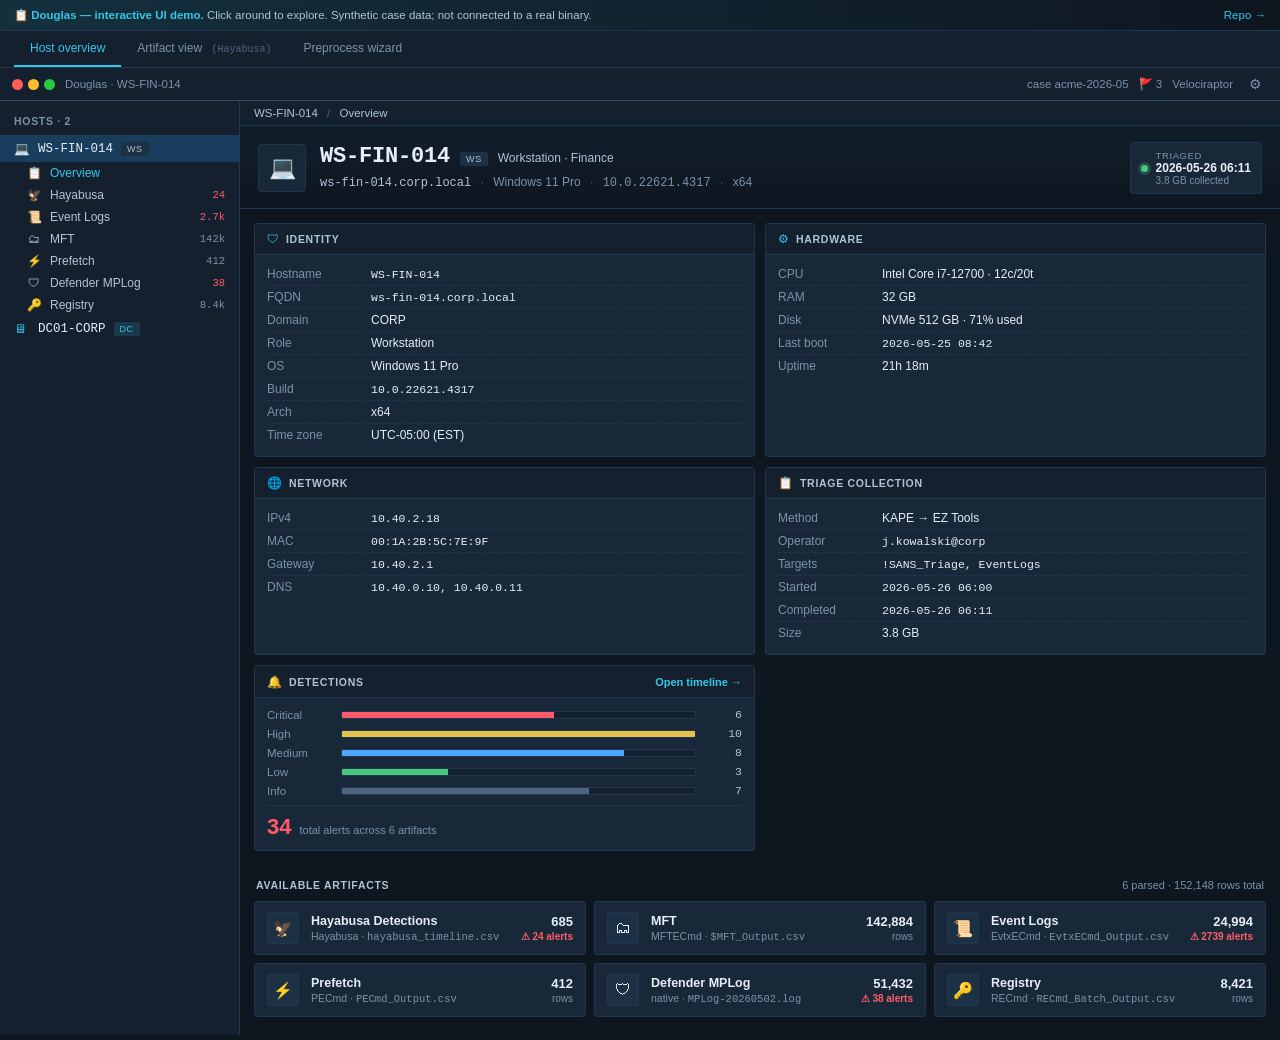
==== docs/demo.html @ 35a136e7 "Resync: add files missing from prior commits Bring main back in line with the working tree. Several " ====
<!DOCTYPE html>
<html lang="en" data-theme="velociraptor">
<head>
  <meta charset="UTF-8">
  <meta name="viewport" content="width=device-width, initial-scale=1.0">
  <title>Douglas · interactive demo</title>
  <!--
    This is a single-file UI walkthrough of Douglas, the host-centric DFIR
    review tool. It uses fake case data and only loosely mimics the real
    app's behavior — clicks navigate between mocked views rather than
    loading real artifacts. For the actual tool see the README.

    Theme tokens, host-overview classes (.host-ov-*, .ho-*), and wizard
    classes (.pp-*) are lifted verbatim from the real Douglas CSS so the
    demo stays in visual sync with the binary as much as possible. If you
    edit the real CSS, regenerate this file from the same blocks.
  -->
  <style>
    /* ------------------------------------------------------------------
       Theme tokens (Velociraptor dark theme, one of several real themes)
       ------------------------------------------------------------------ */
    [data-theme="velociraptor"] {
      --bg:           #0e1620;
      --bg-1:         #14202e;
      --bg-2:         #182838;
      --bg-3:         #1d3144;
      --bg-elev:      #25435e;
      --bg-row:       #162534;
      --bg-row-sel:   #1a3d5e;
      --bg-row-hov:   #1c3145;
      --border:       #294a68;
      --border-soft:  #1f3850;
      --fg:           #e6eef7;
      --fg-2:         #b1c3d6;
      --fg-3:         #7a92ab;
      --fg-faint:     #4d6580;
      --accent:       #36c6e8;
      --accent-2:     #4fd9ff;
      --accent-fg:    #06141e;
      --accent-soft:  rgba(54,198,232,0.15);
      --ok:           #46c97a;
      --warn:         #e6c34d;
      --crit:         #ff5b6a;
      --info:         #4fa6ff;
      --purple:       #b387ff;
      --chip-bg:      #1d3346;
      --titlebar:     #14202e;
      color-scheme: dark;
    }

    /* ------------------------------------------------------------------
       Demo chrome
       ------------------------------------------------------------------ */
    * { box-sizing: border-box; }
    html, body {
      margin: 0; padding: 0;
      background: var(--bg);
      color: var(--fg);
      font-family: -apple-system, BlinkMacSystemFont, "Segoe UI", Roboto, "Helvetica Neue", Arial, sans-serif;
      font-size: 13px;
      min-height: 100vh;
    }
    .demo-banner {
      background: linear-gradient(90deg, var(--accent-soft), transparent);
      border-bottom: 1px solid var(--border-soft);
      padding: 8px 14px;
      font-size: 11.5px;
      color: var(--fg-2);
      display: flex;
      align-items: center;
      gap: 12px;
    }
    .demo-banner b { color: var(--accent); font-weight: 700; }
    .demo-banner .grow { flex: 1; }
    .demo-banner a { color: var(--accent); text-decoration: none; }
    .demo-banner a:hover { text-decoration: underline; }
    .demo-tabs {
      display: flex;
      background: var(--bg-1);
      border-bottom: 1px solid var(--border-soft);
      padding: 0 14px;
    }
    .demo-tab {
      padding: 10px 16px;
      cursor: pointer;
      color: var(--fg-3);
      font-size: 12px;
      border-bottom: 2px solid transparent;
      transition: color 0.1s, border-color 0.1s;
    }
    .demo-tab:hover { color: var(--fg-2); }
    .demo-tab.active {
      color: var(--accent);
      border-bottom-color: var(--accent);
    }
    .demo-tab .kbd {
      font-size: 10px;
      color: var(--fg-faint);
      margin-left: 6px;
      font-family: monospace;
    }
    .demo-view { display: none; }
    .demo-view.active { display: block; }

    /* ------------------------------------------------------------------
       App chrome: titlebar, layout
       ------------------------------------------------------------------ */
    .titlebar {
      background: var(--titlebar);
      border-bottom: 1px solid var(--border);
      padding: 6px 12px;
      display: flex;
      align-items: center;
      gap: 10px;
      font-size: 11px;
      color: var(--fg-3);
    }
    .titlebar .traffic { display: flex; gap: 5px; }
    .titlebar .dot { width: 11px; height: 11px; border-radius: 50%; }
    .titlebar .dot.r { background: #ff5f57; }
    .titlebar .dot.y { background: #ffbd2e; }
    .titlebar .dot.g { background: #28c941; }
    .titlebar .title { font-size: 11.5px; }
    .titlebar .grow { flex: 1; }
    .tb-settings-btn {
      background: transparent; border: 0; color: var(--fg-3);
      cursor: pointer; font-size: 14px; padding: 2px 6px; border-radius: 2px;
    }
    .tb-settings-btn:hover { color: var(--fg); background: var(--bg-3); }

    .app-frame {
      display: grid;
      grid-template-columns: 240px 1fr;
      min-height: 560px;
    }

    /* ------------------------------------------------------------------
       Sidebar
       ------------------------------------------------------------------ */
    .sidebar {
      background: var(--bg-1);
      border-right: 1px solid var(--border-soft);
      padding: 10px 0;
      overflow: auto;
    }
    .sidebar-head {
      padding: 4px 14px 8px;
      font-size: 10.5px;
      text-transform: uppercase;
      letter-spacing: 0.7px;
      color: var(--fg-3);
      font-weight: 700;
    }
    .host-row {
      padding: 6px 14px;
      display: flex;
      align-items: center;
      gap: 8px;
      cursor: pointer;
      font-size: 12.5px;
      color: var(--fg);
    }
    .host-row:hover { background: var(--bg-row-hov); }
    .host-row.active { background: var(--bg-row-sel); color: var(--fg); }
    .host-row .ico { color: var(--accent); width: 16px; }
    .host-name-mono { font-family: 'JetBrains Mono', 'Ubuntu Mono', monospace; }
    .host-row .badge {
      margin-left: auto;
      background: var(--bg-3);
      color: var(--fg-3);
      font-size: 9.5px;
      padding: 1px 6px;
      border-radius: 2px;
    }
    .host-children {
      padding-left: 26px;
      display: flex; flex-direction: column;
    }
    .art-row {
      padding: 4px 14px 4px 0;
      display: flex; align-items: center; gap: 8px;
      cursor: pointer;
      font-size: 12px;
      color: var(--fg-2);
    }
    .art-row:hover { background: var(--bg-row-hov); color: var(--fg); }
    .art-row.active { color: var(--accent); }
    .art-row .ico { width: 16px; text-align: center; }
    .art-row .count {
      margin-left: auto;
      font-family: 'JetBrains Mono', 'Ubuntu Mono', monospace;
      font-size: 10.5px; color: var(--fg-3);
    }
    .art-row .count.alert { color: var(--crit); }

    .host-tag {
      font-size: 9px;
      text-transform: uppercase;
      letter-spacing: 0.6px;
      padding: 2px 6px;
      border-radius: 2px;
      background: var(--chip-bg);
      color: var(--fg-2);
    }
    .host-tag.dc { background: var(--accent-soft); color: var(--accent); }
    .host-tag.ws { background: var(--bg-3); color: var(--fg-2); }

    .mono { font-family: 'JetBrains Mono', 'Ubuntu Mono', 'SF Mono', monospace; }

    /* ------------------------------------------------------------------
       Main pane chrome
       ------------------------------------------------------------------ */
    .toolbar {
      background: var(--bg-1);
      border-bottom: 1px solid var(--border-soft);
      padding: 6px 14px;
      font-size: 11.5px;
      color: var(--fg-3);
    }
    .crumbs .sep { margin: 0 6px; color: var(--fg-faint); }
    .crumbs .cur { color: var(--fg-2); }

    /* ==================================================================
       Host overview — briefing layout (LIFTED from extras.css verbatim)
       ================================================================== */
    .host-ov-scroll {
      flex: 1;
      overflow: auto;
      background: var(--bg);
    }

    .host-ov-head {
      display: grid;
      grid-template-columns: 48px 1fr auto;
      align-items: center;
      gap: 14px;
      padding: 16px 18px 14px;
      border-bottom: 1px solid var(--border-soft);
      background: linear-gradient(180deg,
        color-mix(in srgb, var(--accent-soft) 35%, var(--bg) 65%),
        var(--bg));
    }
    @media (max-width: 1100px) {
      .host-ov-head { grid-template-columns: 48px 1fr; }
      .ho-status { grid-column: 1 / -1; }
    }
    .ho-avatar {
      width: 48px; height: 48px;
      border-radius: 4px;
      background: var(--bg-2);
      border: 1px solid var(--border-soft);
      display: grid; place-items: center;
      color: var(--accent);
      flex-shrink: 0;
      font-size: 22px;
    }
    .ho-id { min-width: 0; }
    .ho-id-row { display: flex; align-items: baseline; gap: 10px; flex-wrap: wrap; }
    .ho-name {
      font-size: 22px; font-weight: 700; color: var(--fg);
      letter-spacing: -0.2px;
      margin: 0;
      font-family: 'JetBrains Mono', 'Ubuntu Mono', monospace;
      white-space: nowrap; overflow: hidden; text-overflow: ellipsis;
      min-width: 0;
    }
    .ho-role { font-size: 12px; color: var(--fg-2); }
    .ho-fqdn {
      margin-top: 4px;
      font-size: 12px; color: var(--fg-3);
      line-height: 1.55;
    }
    .ho-fqdn .ho-fqdn-host {
      color: var(--fg-2);
      font-family: 'JetBrains Mono', 'Ubuntu Mono', monospace;
    }
    .ho-fqdn .ho-sep { color: var(--fg-faint); margin: 0 6px; }
    .ho-fqdn .mono { font-family: 'JetBrains Mono', 'Ubuntu Mono', monospace; }

    .ho-status {
      display: flex; gap: 8px; flex-wrap: wrap;
      justify-content: flex-end;
    }
    .ho-pill {
      display: flex; align-items: center; gap: 8px;
      background: var(--bg-2);
      border: 1px solid var(--border-soft);
      border-radius: 3px;
      padding: 7px 10px;
      min-width: 130px;
    }
    .ho-pill-dot { width: 7px; height: 7px; border-radius: 50%; flex-shrink: 0; }
    .ho-pill.ok   .ho-pill-dot { background: var(--ok);
      box-shadow: 0 0 0 3px color-mix(in srgb, var(--ok) 25%, transparent); }
    .ho-pill-body { display: flex; flex-direction: column; min-width: 0; }
    .ho-pill-label {
      font-size: 9.5px; text-transform: uppercase; letter-spacing: 0.6px;
      color: var(--fg-3);
    }
    .ho-pill-value {
      font-size: 12px; color: var(--fg); font-weight: 600;
      white-space: nowrap; overflow: hidden; text-overflow: ellipsis;
    }
    .ho-pill-sub { font-size: 10px; color: var(--fg-3); }

    .host-ov-grid {
      padding: 14px;
      display: grid;
      grid-template-columns: repeat(3, minmax(260px, 1fr));
      gap: 10px;
    }
    .ho-section {
      background: var(--bg-2);
      border: 1px solid var(--border-soft);
      border-radius: 3px;
      display: flex; flex-direction: column;
      min-width: 0;
    }
    .ho-section.wide { grid-column: span 3; }
    @media (max-width: 1280px) {
      .host-ov-grid { grid-template-columns: repeat(2, 1fr); }
      .ho-section.wide { grid-column: span 2; }
    }
    @media (max-width: 820px) {
      .host-ov-grid { grid-template-columns: 1fr; }
      .ho-section.wide { grid-column: span 1; }
    }
    .ho-section-h {
      display: flex; align-items: center; justify-content: space-between;
      padding: 8px 12px;
      border-bottom: 1px solid var(--border-soft);
      background: var(--bg-1);
    }
    .ho-section-h-l { display: flex; align-items: center; gap: 7px; }
    .ho-section-ico { color: var(--accent); display: inline-flex; font-size: 12px; }
    .ho-section-t {
      font-size: 10.5px; text-transform: uppercase; letter-spacing: 0.7px;
      font-weight: 700; color: var(--fg-2);
    }
    .ho-section-body { padding: 8px 12px 10px; }

    .ho-kv {
      display: grid;
      grid-template-columns: 92px 1fr;
      gap: 12px;
      padding: 4px 0;
      font-size: 12px;
      align-items: baseline;
    }
    .ho-kv + .ho-kv { border-top: 1px dashed var(--border-soft); }
    .ho-kv-k { color: var(--fg-3); }
    .ho-kv-v { color: var(--fg); min-width: 0; word-break: break-word; }
    .ho-kv-v.mono {
      font-family: 'JetBrains Mono', 'Ubuntu Mono', 'SF Mono', monospace;
      font-size: 11.5px;
    }

    .ho-sev-grid {
      display: flex; flex-direction: column; gap: 6px;
      padding: 2px 0 8px;
    }
    .ho-sev {
      display: grid;
      grid-template-columns: 64px 1fr 36px;
      gap: 10px; align-items: center;
      font-size: 11.5px;
    }
    .ho-sev-l { color: var(--fg-3); }
    .ho-sev-track {
      height: 8px; background: var(--bg-1);
      border-radius: 2px; overflow: hidden;
      border: 1px solid var(--border-soft);
    }
    .ho-sev-fill { display: block; height: 100%; transition: width 0.2s ease; }
    .ho-sev-n { text-align: right; color: var(--fg-2);
      font-family: 'JetBrains Mono', monospace; font-size: 11.5px; }

    .ho-det-tot {
      display: flex; align-items: baseline; gap: 8px;
      padding-top: 8px;
      border-top: 1px solid var(--border-soft);
    }
    .ho-det-tot > span:first-child {
      font-size: 22px; font-weight: 700;
      font-variant-numeric: tabular-nums;
      color: var(--crit);
    }
    .ho-det-sub { font-size: 11px; color: var(--fg-3); }

    .ho-link {
      background: transparent; border: 0;
      color: var(--accent); font-size: 11px; font-weight: 600;
      cursor: pointer; padding: 0;
    }
    .ho-link:hover { text-decoration: underline; }

    .host-ov-artifacts { padding: 0 14px 18px; }
    .ho-section-head {
      display: flex; align-items: baseline; justify-content: space-between;
      padding: 14px 2px 10px;
    }
    .ho-section-title {
      font-size: 10.5px; text-transform: uppercase; letter-spacing: 0.7px;
      font-weight: 700; color: var(--fg-2);
    }
    .ho-section-sub { font-size: 11px; color: var(--fg-3); }
    .ho-artifact-grid {
      display: grid;
      grid-template-columns: repeat(auto-fill, minmax(280px, 1fr));
      gap: 8px;
    }
    .ho-art-card {
      background: var(--bg-2);
      border: 1px solid var(--border-soft);
      border-radius: 3px;
      padding: 10px 12px;
      cursor: pointer;
      display: flex; align-items: center; gap: 12px;
      text-align: left;
      color: inherit;
      font-family: inherit;
      transition: border-color 0.1s, background 0.1s;
    }
    .ho-art-card:hover {
      border-color: var(--accent);
      background: color-mix(in srgb, var(--accent-soft) 40%, var(--bg-2));
    }
    .ho-art-icon {
      width: 32px; height: 32px;
      border-radius: 2px;
      background: var(--bg-3);
      border: 1px solid var(--border-soft);
      display: grid; place-items: center;
      font-size: 16px;
      flex-shrink: 0;
    }
    .ho-art-body { flex: 1; min-width: 0; display: flex; flex-direction: column; gap: 2px; }
    .ho-art-name { font-weight: 600; color: var(--fg); font-size: 12.5px; }
    .ho-art-sub  {
      font-size: 10.5px; color: var(--fg-3);
      white-space: nowrap; overflow: hidden; text-overflow: ellipsis;
    }
    .ho-art-meta {
      text-align: right; flex-shrink: 0;
      display: flex; flex-direction: column; gap: 2px; align-items: flex-end;
    }
    .ho-art-count {
      font-weight: 700; font-variant-numeric: tabular-nums;
      font-size: 13px; color: var(--fg);
    }
    .ho-art-alerts { font-size: 10px; color: var(--crit); font-weight: 600; }
    .ho-art-rows   { font-size: 10px; color: var(--fg-3); }

    /* ==================================================================
       Artifact table view
       ================================================================== */
    .artifact-toolbar {
      display: flex; align-items: center; gap: 8px;
      padding: 8px 14px;
      background: var(--bg-1);
      border-bottom: 1px solid var(--border-soft);
      font-size: 11.5px;
    }
    .artifact-toolbar .filter {
      background: var(--bg);
      border: 1px solid var(--border-soft);
      color: var(--fg);
      padding: 4px 8px;
      font-size: 12px;
      border-radius: 2px;
      width: 220px;
    }
    .artifact-toolbar .chip {
      background: var(--bg-3); color: var(--fg-2);
      padding: 2px 8px; border-radius: 2px; font-size: 10.5px;
    }
    .artifact-toolbar .chip.alert { background: rgba(255,91,106,0.15); color: var(--crit); }
    .artifact-toolbar .chip.ok { background: rgba(70,201,122,0.15); color: var(--ok); }
    .artifact-toolbar .grow { flex: 1; }

    .table-wrap { overflow: auto; max-height: 460px; }
    .art-table {
      width: 100%;
      border-collapse: collapse;
      font-size: 11.5px;
      font-family: 'JetBrains Mono', 'Ubuntu Mono', monospace;
    }
    .art-table thead th {
      position: sticky; top: 0;
      background: var(--bg-1);
      padding: 6px 10px;
      text-align: left;
      font-size: 10.5px; text-transform: uppercase;
      letter-spacing: 0.5px;
      color: var(--fg-3); font-weight: 600;
      border-bottom: 1px solid var(--border-soft);
    }
    .art-table tbody td {
      padding: 5px 10px;
      border-bottom: 1px dashed var(--border-soft);
      color: var(--fg-2);
    }
    .art-table tbody tr:hover { background: var(--bg-row-hov); }
    .art-table tbody tr.marked { background: rgba(255,91,106,0.06); }
    .art-table .lvl {
      display: inline-block;
      padding: 1px 6px;
      border-radius: 2px;
      font-size: 9.5px;
      font-weight: 700;
      text-transform: uppercase;
      letter-spacing: 0.4px;
    }
    .art-table .lvl.crit { background: rgba(255,91,106,0.2); color: var(--crit); }
    .art-table .lvl.high { background: rgba(230,195,77,0.18); color: var(--warn); }
    .art-table .lvl.med  { background: rgba(79,166,255,0.18); color: var(--info); }
    .art-table .lvl.low  { background: rgba(70,201,122,0.18); color: var(--ok); }
    .art-table .lvl.info { background: var(--bg-3); color: var(--fg-3); }
    .art-table .mark-btn {
      background: transparent; border: 1px solid var(--border-soft);
      color: var(--fg-3); cursor: pointer;
      padding: 1px 6px; border-radius: 2px;
      font-size: 11px;
    }
    .art-table .mark-btn:hover { border-color: var(--crit); color: var(--crit); }
    .art-table tr.marked .mark-btn { border-color: var(--crit); color: var(--crit); }

    /* ==================================================================
       Wizard modal (LIFTED from extras.css)
       ================================================================== */
    .modal-backdrop {
      position: fixed; inset: 0;
      background: rgba(0,0,0,0.5);
      display: flex; align-items: center; justify-content: center;
      z-index: 100;
    }
    .modal {
      background: var(--bg-2);
      border: 1px solid var(--border);
      border-radius: 3px;
      box-shadow: 0 8px 32px rgba(0,0,0,0.6);
      max-height: 90vh;
      display: flex; flex-direction: column;
    }
    .modal-head {
      display: flex; align-items: center; gap: 10px;
      padding: 12px 16px;
      border-bottom: 1px solid var(--border-soft);
    }
    .modal-head .ico { color: var(--accent); font-size: 16px; }
    .modal-head h3 {
      margin: 0; font-size: 14px; font-weight: 600;
      color: var(--fg); flex: 1;
    }
    .modal-head .close {
      background: transparent; border: 0; color: var(--fg-3);
      cursor: pointer; font-size: 16px; padding: 0 4px;
    }
    .modal-head .close:hover { color: var(--fg); }
    .modal-body {
      padding: 14px 16px;
      overflow-y: auto;
    }
    .modal-foot {
      padding: 10px 16px;
      border-top: 1px solid var(--border-soft);
      display: flex; justify-content: flex-end; gap: 8px;
    }
    .btn {
      background: var(--bg-3); color: var(--fg);
      border: 1px solid var(--border-soft);
      padding: 5px 12px; font-size: 12px;
      border-radius: 2px; cursor: pointer;
    }
    .btn:hover { background: var(--bg-elev); border-color: var(--border); }
    .btn.primary {
      background: var(--accent); color: var(--accent-fg);
      border-color: var(--accent);
      font-weight: 600;
    }
    .btn.primary:hover { background: var(--accent-2); }

    .pp-modal { width: min(720px, 96vw); max-height: 90vh; }
    .pp-modal .modal-body { display: flex; flex-direction: column; gap: 14px; }
    .pp-form { display: flex; flex-direction: column; gap: 14px; }
    .pp-field-grid {
      display: grid;
      grid-template-columns: 1fr 1fr;
      gap: 10px 14px;
    }
    .pp-field {
      display: flex; flex-direction: column; gap: 4px;
      min-width: 0;
    }
    .pp-field label {
      font-size: 10.5px;
      text-transform: uppercase;
      letter-spacing: 0.6px;
      color: var(--fg-3);
      font-weight: 500;
    }
    .pp-field input[type="text"] {
      background: var(--bg-1);
      border: 1px solid var(--border);
      color: var(--fg);
      padding: 6px 8px;
      font-size: 12.5px;
      font-family: 'JetBrains Mono', monospace;
      border-radius: 2px;
      min-width: 0;
    }
    .pp-field input[type="text"]:focus {
      outline: none;
      border-color: var(--accent);
    }
    .pp-path-row { display: flex; gap: 6px; }
    .pp-path-row input[type="text"] { flex: 1; }
    .pp-tools-block {
      background: var(--bg-1);
      border: 1px solid var(--border-soft);
      border-radius: 2px;
      padding: 10px 12px;
    }
    .pp-tools-head {
      display: flex; justify-content: space-between; align-items: center;
      margin-bottom: 8px; font-size: 12.5px;
    }
    .pp-tools-sub { font-size: 11px; color: var(--fg-3); }
    .pp-tools-grid {
      display: grid;
      grid-template-columns: 1fr 1fr;
      gap: 4px 16px;
      margin-top: 6px;
    }
    .pp-tool-row {
      display: flex; align-items: center; gap: 8px;
      padding: 3px 0; font-size: 12px; cursor: pointer;
    }
    .pp-tool-row:hover { background: var(--bg-3); }
    .pp-tool-label { color: var(--fg); flex: 1; }
    .pp-tool-tool {
      color: var(--fg-3);
      font-family: 'JetBrains Mono', monospace;
      font-size: 10.5px;
    }
    .pp-addons { display: flex; flex-direction: column; gap: 6px; }
    .pp-addon {
      display: flex; align-items: center; gap: 8px;
      font-size: 12.5px; cursor: pointer;
    }
    .pp-addon-sub {
      color: var(--fg-3); font-size: 11px; font-style: italic;
    }
  </style>
</head>
<body>

  <!-- Banner explaining that this is a demo, not the live app. -->
  <div class="demo-banner">
    <span>📋 <b>Douglas — interactive UI demo.</b> Click around to explore.
      Synthetic case data; not connected to a real binary.</span>
    <span class="grow"></span>
    <a href="https://github.com/yourname/douglas">Repo &rarr;</a>
  </div>

  <!-- Tabs to switch between the three views. -->
  <div class="demo-tabs">
    <div class="demo-tab active" data-view="overview">Host overview</div>
    <div class="demo-tab" data-view="artifact">Artifact view <span class="kbd">(Hayabusa)</span></div>
    <div class="demo-tab" data-view="wizard">Preprocess wizard</div>
  </div>

  <!-- Common titlebar + sidebar wrapper used by all three views. -->
  <div class="titlebar">
    <div class="traffic">
      <span class="dot r"></span><span class="dot y"></span><span class="dot g"></span>
    </div>
    <span class="title">Douglas · WS-FIN-014</span>
    <span class="grow"></span>
    <span class="title" style="color: var(--fg-3);">case acme-2026-05</span>
    <span class="title" style="color: var(--fg-3);">🚩 3</span>
    <span class="title" style="color: var(--fg-3);">Velociraptor</span>
    <button class="tb-settings-btn" id="settingsBtn" title="Settings">⚙</button>
  </div>

  <div class="app-frame">
    <!-- Sidebar (shared across all views) -->
    <aside class="sidebar">
      <div class="sidebar-head">Hosts · 2</div>
      <div class="host-row active">
        <span class="ico">💻</span>
        <span class="host-name-mono">WS-FIN-014</span>
        <span class="host-tag ws">WS</span>
      </div>
      <div class="host-children">
        <div class="art-row active"><span class="ico">📋</span>Overview</div>
        <div class="art-row"><span class="ico">🦅</span>Hayabusa <span class="count alert">24</span></div>
        <div class="art-row"><span class="ico">📜</span>Event Logs <span class="count alert">2.7k</span></div>
        <div class="art-row"><span class="ico">🗂</span>MFT <span class="count">142k</span></div>
        <div class="art-row"><span class="ico">⚡</span>Prefetch <span class="count">412</span></div>
        <div class="art-row"><span class="ico">🛡</span>Defender MPLog <span class="count alert">38</span></div>
        <div class="art-row"><span class="ico">🔑</span>Registry <span class="count">8.4k</span></div>
      </div>
      <div class="host-row">
        <span class="ico">🖥</span>
        <span class="host-name-mono">DC01-CORP</span>
        <span class="host-tag dc">DC</span>
      </div>
    </aside>

    <!-- ============================================================
         View 1: Host overview (default)
         ============================================================ -->
    <main class="demo-view active" id="view-overview">
      <div class="toolbar">
        <div class="crumbs">
          <span class="cur">WS-FIN-014</span>
          <span class="sep">/</span>
          <span class="cur">Overview</span>
        </div>
      </div>
      <div class="host-ov-scroll">
        <header class="host-ov-head">
          <div class="ho-avatar">💻</div>
          <div class="ho-id">
            <div class="ho-id-row">
              <h1 class="ho-name">WS-FIN-014</h1>
              <span class="host-tag ws">WS</span>
              <span class="ho-role">Workstation · Finance</span>
            </div>
            <div class="ho-fqdn">
              <span class="ho-fqdn-host">ws-fin-014.corp.local</span>
              <span class="ho-sep">·</span>
              <span>Windows 11 Pro</span>
              <span class="ho-sep">·</span>
              <span class="mono">10.0.22621.4317</span>
              <span class="ho-sep">·</span>
              <span>x64</span>
            </div>
          </div>
          <div class="ho-status">
            <div class="ho-pill ok">
              <span class="ho-pill-dot"></span>
              <span class="ho-pill-body">
                <span class="ho-pill-label">Triaged</span>
                <span class="ho-pill-value">2026-05-26 06:11</span>
                <span class="ho-pill-sub">3.8 GB collected</span>
              </span>
            </div>
          </div>
        </header>

        <div class="host-ov-grid">
          <section class="ho-section">
            <header class="ho-section-h">
              <span class="ho-section-h-l">
                <span class="ho-section-ico">🛡</span>
                <span class="ho-section-t">Identity</span>
              </span>
            </header>
            <div class="ho-section-body">
              <div class="ho-kv"><div class="ho-kv-k">Hostname</div><div class="ho-kv-v mono">WS-FIN-014</div></div>
              <div class="ho-kv"><div class="ho-kv-k">FQDN</div><div class="ho-kv-v mono">ws-fin-014.corp.local</div></div>
              <div class="ho-kv"><div class="ho-kv-k">Domain</div><div class="ho-kv-v">CORP</div></div>
              <div class="ho-kv"><div class="ho-kv-k">Role</div><div class="ho-kv-v">Workstation</div></div>
              <div class="ho-kv"><div class="ho-kv-k">OS</div><div class="ho-kv-v">Windows 11 Pro</div></div>
              <div class="ho-kv"><div class="ho-kv-k">Build</div><div class="ho-kv-v mono">10.0.22621.4317</div></div>
              <div class="ho-kv"><div class="ho-kv-k">Arch</div><div class="ho-kv-v">x64</div></div>
              <div class="ho-kv"><div class="ho-kv-k">Time zone</div><div class="ho-kv-v">UTC-05:00 (EST)</div></div>
            </div>
          </section>

          <section class="ho-section">
            <header class="ho-section-h">
              <span class="ho-section-h-l">
                <span class="ho-section-ico">⚙</span>
                <span class="ho-section-t">Hardware</span>
              </span>
            </header>
            <div class="ho-section-body">
              <div class="ho-kv"><div class="ho-kv-k">CPU</div><div class="ho-kv-v">Intel Core i7-12700 · 12c/20t</div></div>
              <div class="ho-kv"><div class="ho-kv-k">RAM</div><div class="ho-kv-v">32 GB</div></div>
              <div class="ho-kv"><div class="ho-kv-k">Disk</div><div class="ho-kv-v">NVMe 512 GB · 71% used</div></div>
              <div class="ho-kv"><div class="ho-kv-k">Last boot</div><div class="ho-kv-v mono">2026-05-25 08:42</div></div>
              <div class="ho-kv"><div class="ho-kv-k">Uptime</div><div class="ho-kv-v">21h 18m</div></div>
            </div>
          </section>

          <section class="ho-section">
            <header class="ho-section-h">
              <span class="ho-section-h-l">
                <span class="ho-section-ico">🌐</span>
                <span class="ho-section-t">Network</span>
              </span>
            </header>
            <div class="ho-section-body">
              <div class="ho-kv"><div class="ho-kv-k">IPv4</div><div class="ho-kv-v mono">10.40.2.18</div></div>
              <div class="ho-kv"><div class="ho-kv-k">MAC</div><div class="ho-kv-v mono">00:1A:2B:5C:7E:9F</div></div>
              <div class="ho-kv"><div class="ho-kv-k">Gateway</div><div class="ho-kv-v mono">10.40.2.1</div></div>
              <div class="ho-kv"><div class="ho-kv-k">DNS</div><div class="ho-kv-v mono">10.40.0.10, 10.40.0.11</div></div>
            </div>
          </section>

          <section class="ho-section">
            <header class="ho-section-h">
              <span class="ho-section-h-l">
                <span class="ho-section-ico">📋</span>
                <span class="ho-section-t">Triage collection</span>
              </span>
            </header>
            <div class="ho-section-body">
              <div class="ho-kv"><div class="ho-kv-k">Method</div><div class="ho-kv-v">KAPE → EZ Tools</div></div>
              <div class="ho-kv"><div class="ho-kv-k">Operator</div><div class="ho-kv-v mono">j.kowalski@corp</div></div>
              <div class="ho-kv"><div class="ho-kv-k">Targets</div><div class="ho-kv-v mono">!SANS_Triage, EventLogs</div></div>
              <div class="ho-kv"><div class="ho-kv-k">Started</div><div class="ho-kv-v mono">2026-05-26 06:00</div></div>
              <div class="ho-kv"><div class="ho-kv-k">Completed</div><div class="ho-kv-v mono">2026-05-26 06:11</div></div>
              <div class="ho-kv"><div class="ho-kv-k">Size</div><div class="ho-kv-v">3.8 GB</div></div>
            </div>
          </section>

          <section class="ho-section">
            <header class="ho-section-h">
              <span class="ho-section-h-l">
                <span class="ho-section-ico">🔔</span>
                <span class="ho-section-t">Detections</span>
              </span>
              <span class="ho-section-r">
                <button class="ho-link">Open timeline →</button>
              </span>
            </header>
            <div class="ho-section-body">
              <div class="ho-sev-grid">
                <div class="ho-sev">
                  <span class="ho-sev-l">Critical</span>
                  <span class="ho-sev-track"><span class="ho-sev-fill" style="width: 60%; background: var(--crit);"></span></span>
                  <span class="ho-sev-n mono">6</span>
                </div>
                <div class="ho-sev">
                  <span class="ho-sev-l">High</span>
                  <span class="ho-sev-track"><span class="ho-sev-fill" style="width: 100%; background: var(--warn);"></span></span>
                  <span class="ho-sev-n mono">10</span>
                </div>
                <div class="ho-sev">
                  <span class="ho-sev-l">Medium</span>
                  <span class="ho-sev-track"><span class="ho-sev-fill" style="width: 80%; background: var(--info);"></span></span>
                  <span class="ho-sev-n mono">8</span>
                </div>
                <div class="ho-sev">
                  <span class="ho-sev-l">Low</span>
                  <span class="ho-sev-track"><span class="ho-sev-fill" style="width: 30%; background: var(--ok);"></span></span>
                  <span class="ho-sev-n mono">3</span>
                </div>
                <div class="ho-sev">
                  <span class="ho-sev-l">Info</span>
                  <span class="ho-sev-track"><span class="ho-sev-fill" style="width: 70%; background: var(--fg-faint);"></span></span>
                  <span class="ho-sev-n mono">7</span>
                </div>
              </div>
              <div class="ho-det-tot">
                <span>34</span>
                <span class="ho-det-sub">total alerts across 6 artifacts</span>
              </div>
            </div>
          </section>
        </div>

        <section class="host-ov-artifacts">
          <div class="ho-section-head">
            <span class="ho-section-title">Available artifacts</span>
            <span class="ho-section-sub">6 parsed · 152,148 rows total</span>
          </div>
          <div class="ho-artifact-grid" id="artifactGrid">
            <!-- populated by JS so we can wire clicks easily -->
          </div>
        </section>
      </div>
    </main>

    <!-- ============================================================
         View 2: Artifact (Hayabusa table)
         ============================================================ -->
    <main class="demo-view" id="view-artifact">
      <div class="toolbar">
        <div class="crumbs">
          <span class="cur">WS-FIN-014</span>
          <span class="sep">/</span>
          <span class="cur">Hayabusa Detections</span>
        </div>
      </div>
      <div class="artifact-toolbar">
        <input class="filter" placeholder="Filter rows… (e.g. 'lsass' or 'critical')">
        <span class="chip">685 rows</span>
        <span class="chip alert">24 alerts</span>
        <span class="chip ok">3 marked</span>
        <span class="grow"></span>
        <span style="color: var(--fg-3); font-family: monospace; font-size: 11px;">hayabusa_timeline.csv</span>
      </div>
      <div class="table-wrap">
        <table class="art-table">
          <thead>
            <tr>
              <th style="width: 1%">⚑</th>
              <th>Timestamp</th>
              <th>Level</th>
              <th>Rule</th>
              <th>Computer</th>
              <th>Channel</th>
              <th>EventID</th>
            </tr>
          </thead>
          <tbody id="artBody"><!-- populated by JS --></tbody>
        </table>
      </div>
    </main>

    <!-- ============================================================
         View 3: Preprocess wizard (modal centered)
         ============================================================ -->
    <main class="demo-view" id="view-wizard" style="position: relative; min-height: 560px; background: var(--bg);">
      <div class="toolbar">
        <div class="crumbs">
          <span class="cur">Settings</span>
          <span class="sep">/</span>
          <span class="cur">Preprocess new image</span>
        </div>
      </div>
      <div class="modal-backdrop" style="position: absolute;">
        <div class="modal pp-modal">
          <div class="modal-head">
            <div class="ico">⚙</div>
            <h3>Preprocess image</h3>
            <button class="close">✕</button>
          </div>
          <div class="modal-body">
            <div class="pp-form">
              <div class="pp-field-grid">
                <div class="pp-field">
                  <label>Image path</label>
                  <div class="pp-path-row">
                    <input type="text" value="E:\" placeholder="Mounted image root">
                    <button class="btn">Browse</button>
                  </div>
                </div>
                <div class="pp-field">
                  <label>Output root</label>
                  <div class="pp-path-row">
                    <input type="text" value="C:\Cases\acme-2026-05" placeholder="Case dir">
                    <button class="btn">Browse</button>
                  </div>
                </div>
                <div class="pp-field">
                  <label>Host name (optional)</label>
                  <input type="text" value="" placeholder="Inferred from SYSTEM hive">
                </div>
                <div class="pp-field">
                  <label>Operator</label>
                  <input type="text" value="j.kowalski@corp">
                </div>
                <div class="pp-field" style="grid-column: span 2;">
                  <label>Collection method</label>
                  <input type="text" value="KAPE → EZ Tools">
                </div>
              </div>
              <div class="pp-tools-block">
                <div class="pp-tools-head">
                  <label style="display: flex; align-items: center; gap: 6px;">
                    <input type="checkbox" id="runAll" checked>
                    <span>Run all tools (default)</span>
                  </label>
                  <span class="pp-tools-sub">12 tools will run</span>
                </div>
                <div class="pp-tools-grid" id="toolGrid" style="display: none;">
                  <!-- populated by JS -->
                </div>
              </div>
              <div class="pp-addons">
                <label class="pp-addon">
                  <input type="checkbox">
                  <span>Also run Hayabusa</span>
                  <span class="pp-addon-sub">(sigma-based event log detection)</span>
                </label>
                <label class="pp-addon">
                  <input type="checkbox">
                  <span>Also run BitsParser</span>
                  <span class="pp-addon-sub">(BITS queue manager; requires BitsParser.exe)</span>
                </label>
              </div>
            </div>
          </div>
          <div class="modal-foot">
            <button class="btn">Cancel</button>
            <button class="btn primary">Run preprocessor</button>
          </div>
        </div>
      </div>
    </main>
  </div>

  <script>
    /* ------------------------------------------------------------------
       Tab switching
       ------------------------------------------------------------------ */
    document.querySelectorAll('.demo-tab').forEach(tab => {
      tab.addEventListener('click', () => {
        const target = tab.getAttribute('data-view');
        document.querySelectorAll('.demo-tab').forEach(t => t.classList.toggle('active', t === tab));
        document.querySelectorAll('.demo-view').forEach(v => {
          v.classList.toggle('active', v.id === 'view-' + target);
        });
      });
    });

    /* ------------------------------------------------------------------
       Artifact grid on the overview — clicking any tile jumps to the
       artifact view. Hayabusa is the one with real rows; the rest just
       switch the tab so the visitor still gets to see the artifact view.
       ------------------------------------------------------------------ */
    const artifacts = [
      { id: 'hayabusa', name: 'Hayabusa Detections', icon: '🦅', tool: 'Hayabusa', file: 'hayabusa_timeline.csv', count: 685, alerts: 24 },
      { id: 'mft',      name: 'MFT',                 icon: '🗂', tool: 'MFTECmd',  file: '$MFT_Output.csv',       count: 142884, alerts: 0 },
      { id: 'evtx',     name: 'Event Logs',          icon: '📜', tool: 'EvtxECmd', file: 'EvtxECmd_Output.csv',   count: 24994, alerts: 2739 },
      { id: 'prefetch', name: 'Prefetch',            icon: '⚡', tool: 'PECmd',    file: 'PECmd_Output.csv',      count: 412,   alerts: 0 },
      { id: 'mplog',    name: 'Defender MPLog',      icon: '🛡', tool: 'native',   file: 'MPLog-20260502.log',    count: 51432, alerts: 38 },
      { id: 'recmd',    name: 'Registry',            icon: '🔑', tool: 'RECmd',    file: 'RECmd_Batch_Output.csv', count: 8421, alerts: 0 },
    ];
    const grid = document.getElementById('artifactGrid');
    artifacts.forEach(a => {
      const card = document.createElement('button');
      card.className = 'ho-art-card';
      card.innerHTML =
        '<span class="ho-art-icon">' + a.icon + '</span>' +
        '<span class="ho-art-body">' +
          '<span class="ho-art-name">' + a.name + '</span>' +
          '<span class="ho-art-sub">' + a.tool + ' · <span class="mono">' + a.file + '</span></span>' +
        '</span>' +
        '<span class="ho-art-meta">' +
          '<span class="ho-art-count">' + a.count.toLocaleString() + '</span>' +
          (a.alerts > 0
            ? '<span class="ho-art-alerts">⚠ ' + a.alerts + ' alert' + (a.alerts === 1 ? '' : 's') + '</span>'
            : '<span class="ho-art-rows">rows</span>') +
        '</span>';
      card.addEventListener('click', () => {
        // Switch to artifact view for any tile click.
        document.querySelectorAll('.demo-tab').forEach(t =>
          t.classList.toggle('active', t.getAttribute('data-view') === 'artifact'));
        document.querySelectorAll('.demo-view').forEach(v =>
          v.classList.toggle('active', v.id === 'view-artifact'));
      });
      grid.appendChild(card);
    });

    /* ------------------------------------------------------------------
       Hayabusa rows for the artifact view. Clicking the flag column
       marks the row red — same idiom as the real Mark feature.
       ------------------------------------------------------------------ */
    const rows = [
      { ts: '2026-05-26 03:14:22', lvl: 'crit', rule: 'Mimikatz LSASS access',           computer: 'WS-FIN-014', channel: 'Security',        eid: 4663, marked: true },
      { ts: '2026-05-26 03:16:01', lvl: 'high', rule: 'PSExec service install',          computer: 'WS-FIN-014', channel: 'System',          eid: 7045, marked: true },
      { ts: '2026-05-26 03:22:08', lvl: 'crit', rule: 'Suspicious WMI persistence',      computer: 'WS-FIN-014', channel: 'WMI-Activity',    eid: 5861, marked: false },
      { ts: '2026-05-26 03:10:55', lvl: 'med',  rule: 'Defender exclusion added',        computer: 'WS-FIN-014', channel: 'Defender',        eid: 5007, marked: false },
      { ts: '2026-05-26 03:30:14', lvl: 'low',  rule: 'Scheduled task created',          computer: 'WS-FIN-014', channel: 'TaskScheduler',   eid:  106, marked: false },
      { ts: '2026-05-26 04:01:33', lvl: 'high', rule: 'Rclone exfiltration',             computer: 'WS-FIN-014', channel: 'Sysmon',          eid:    1, marked: true },
      { ts: '2026-05-26 02:47:09', lvl: 'info', rule: 'Logon event',                     computer: 'WS-FIN-014', channel: 'Security',        eid: 4624, marked: false },
      { ts: '2026-05-26 03:50:21', lvl: 'high', rule: 'Token impersonation',             computer: 'WS-FIN-014', channel: 'Sysmon',          eid:   10, marked: false },
      { ts: '2026-05-26 03:51:02', lvl: 'med',  rule: 'PowerShell encoded command',      computer: 'WS-FIN-014', channel: 'PowerShell/Operational', eid: 4104, marked: false },
      { ts: '2026-05-26 03:52:48', lvl: 'crit', rule: 'Suspicious DLL injection',        computer: 'WS-FIN-014', channel: 'Sysmon',          eid:    8, marked: false },
      { ts: '2026-05-26 03:53:11', lvl: 'high', rule: 'Defender disabled via registry',  computer: 'WS-FIN-014', channel: 'Defender',        eid: 5001, marked: false },
      { ts: '2026-05-26 04:00:00', lvl: 'low',  rule: 'Service config changed',          computer: 'WS-FIN-014', channel: 'System',          eid: 7040, marked: false },
    ];
    const body = document.getElementById('artBody');
    const rerenderRows = () => {
      body.innerHTML = '';
      rows.forEach((r, i) => {
        const tr = document.createElement('tr');
        if (r.marked) tr.classList.add('marked');
        tr.innerHTML =
          '<td><button class="mark-btn" data-i="' + i + '">' + (r.marked ? '🚩' : '⚑') + '</button></td>' +
          '<td>' + r.ts + '</td>' +
          '<td><span class="lvl ' + r.lvl + '">' + r.lvl + '</span></td>' +
          '<td>' + r.rule + '</td>' +
          '<td>' + r.computer + '</td>' +
          '<td>' + r.channel + '</td>' +
          '<td>' + r.eid + '</td>';
        body.appendChild(tr);
      });
      body.querySelectorAll('.mark-btn').forEach(btn => {
        btn.addEventListener('click', (e) => {
          e.stopPropagation();
          const i = parseInt(btn.getAttribute('data-i'), 10);
          rows[i].marked = !rows[i].marked;
          rerenderRows();
        });
      });
    };
    rerenderRows();

    /* ------------------------------------------------------------------
       Wizard tool list — visible when "Run all" is unchecked.
       ------------------------------------------------------------------ */
    const tools = [
      { id: 'mft',        label: 'MFT',              tool: 'MFTECmd' },
      { id: 'evtx',       label: 'Event Logs',       tool: 'EvtxECmd' },
      { id: 'prefetch',   label: 'Prefetch',         tool: 'PECmd' },
      { id: 'amcache',    label: 'Amcache',          tool: 'AmcacheParser' },
      { id: 'shimcache',  label: 'Shimcache',        tool: 'AppCompatCacheParser' },
      { id: 'lnk',        label: 'LNK Files',        tool: 'LECmd' },
      { id: 'jumplist',   label: 'Jump Lists',       tool: 'JLECmd' },
      { id: 'shellbags',  label: 'Shellbags',        tool: 'SBECmd' },
      { id: 'srum',       label: 'SRUM',             tool: 'SrumECmd' },
      { id: 'sum',        label: 'SUM (server)',     tool: 'SumECmd' },
      { id: 'recmd',      label: 'Registry (RECmd)', tool: 'RECmd' },
      { id: 'recyclebin', label: 'Recycle Bin',      tool: 'RBCmd' },
    ];
    const toolGrid = document.getElementById('toolGrid');
    tools.forEach(t => {
      const row = document.createElement('label');
      row.className = 'pp-tool-row';
      row.innerHTML =
        '<input type="checkbox">' +
        '<span class="pp-tool-label">' + t.label + '</span>' +
        '<span class="pp-tool-tool">' + t.tool + '</span>';
      toolGrid.appendChild(row);
    });
    const runAllCb = document.getElementById('runAll');
    runAllCb.addEventListener('change', () => {
      toolGrid.style.display = runAllCb.checked ? 'none' : 'grid';
      document.querySelector('.pp-tools-sub').textContent =
        runAllCb.checked ? '12 tools will run' : '0 selected';
    });
  </script>
</body>
</html>
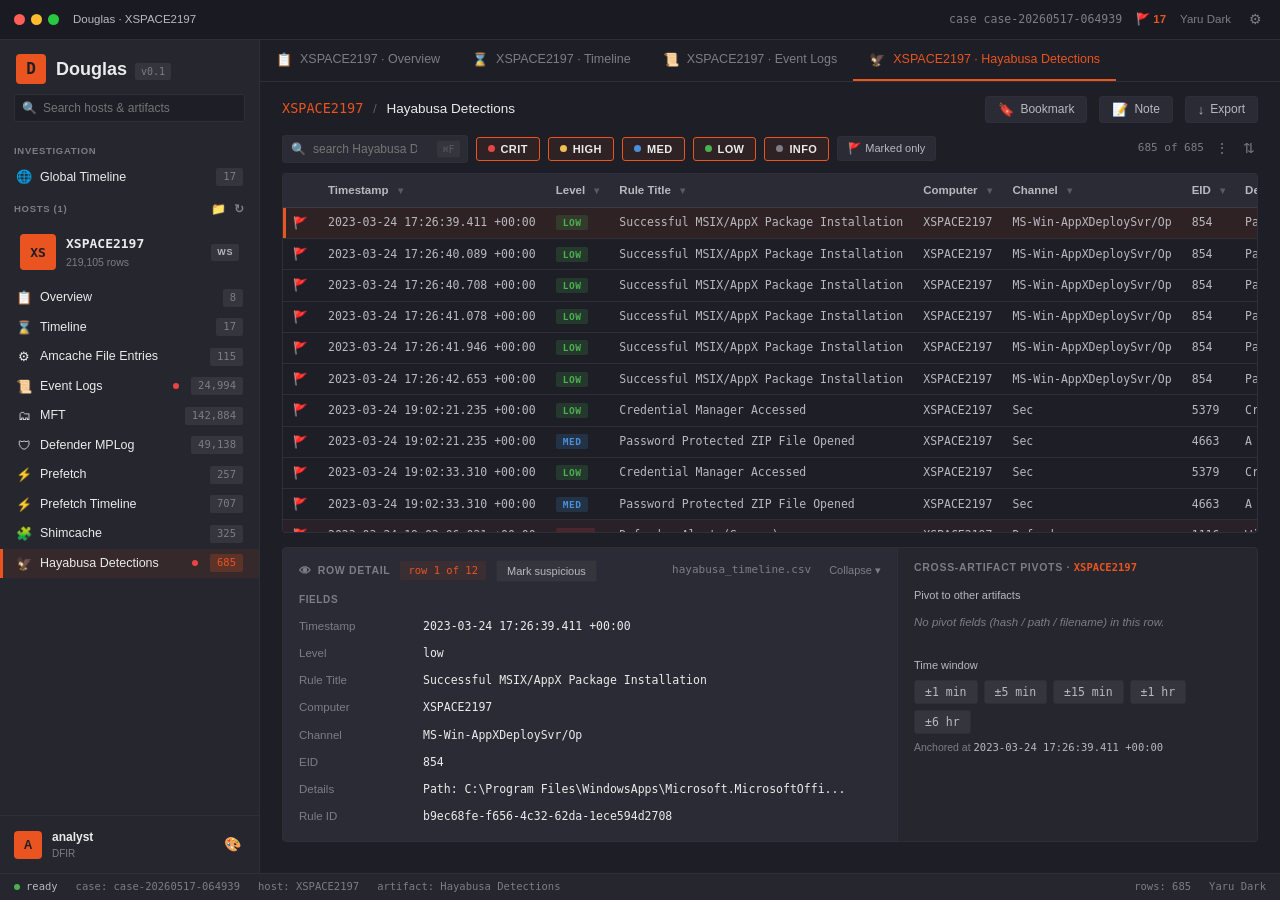
==== commit 7e994038: "Replace demo with Yaru Dark redesign matching the real app Full rewrite of docs/demo.html to mirror " ====
--- a/docs/demo.html
+++ b/docs/demo.html
@@ -1,56 +1,65 @@
 <!DOCTYPE html>
-<html lang="en" data-theme="velociraptor">
+<html lang="en">
 <head>
   <meta charset="UTF-8">
   <meta name="viewport" content="width=device-width, initial-scale=1.0">
   <title>Douglas · interactive demo</title>
   <!--
-    This is a single-file UI walkthrough of Douglas, the host-centric DFIR
-    review tool. It uses fake case data and only loosely mimics the real
-    app's behavior — clicks navigate between mocked views rather than
-    loading real artifacts. For the actual tool see the README.
-
-    Theme tokens, host-overview classes (.host-ov-*, .ho-*), and wizard
-    classes (.pp-*) are lifted verbatim from the real Douglas CSS so the
-    demo stays in visual sync with the binary as much as possible. If you
-    edit the real CSS, regenerate this file from the same blocks.
+    Self-contained interactive demo for Douglas, the host-centric DFIR
+    review tool. Synthetic case data, no backend. UI structure mirrors
+    the real application: brand bar + top tab strip + sidebar +
+    main pane + status bar. Theme is Yaru Dark (orange accent).
+
+    Four views accessible via the top tab strip:
+      1. Host overview  (briefing layout from v0.15.0, re-themed)
+      2. Timeline       (KPI cards + card-style event list)
+      3. Event Logs     (table + Row Detail / Pivots dual panel)
+      4. Hayabusa       (table + Row Detail / Pivots dual panel)
+    The Pivot view opens as a new tab when an analyst clicks one of
+    the ±N time-window buttons in the Row Detail panel.
+
+    The demo's class names and theme tokens mirror the real app where
+    possible. When the real app's CSS changes, propagate the relevant
+    swatches here.
   -->
   <style>
-    /* ------------------------------------------------------------------
-       Theme tokens (Velociraptor dark theme, one of several real themes)
-       ------------------------------------------------------------------ */
-    [data-theme="velociraptor"] {
-      --bg:           #0e1620;
-      --bg-1:         #14202e;
-      --bg-2:         #182838;
-      --bg-3:         #1d3144;
-      --bg-elev:      #25435e;
-      --bg-row:       #162534;
-      --bg-row-sel:   #1a3d5e;
-      --bg-row-hov:   #1c3145;
-      --border:       #294a68;
-      --border-soft:  #1f3850;
-      --fg:           #e6eef7;
-      --fg-2:         #b1c3d6;
-      --fg-3:         #7a92ab;
-      --fg-faint:     #4d6580;
-      --accent:       #36c6e8;
-      --accent-2:     #4fd9ff;
-      --accent-fg:    #06141e;
-      --accent-soft:  rgba(54,198,232,0.15);
-      --ok:           #46c97a;
-      --warn:         #e6c34d;
-      --crit:         #ff5b6a;
-      --info:         #4fa6ff;
-      --purple:       #b387ff;
-      --chip-bg:      #1d3346;
-      --titlebar:     #14202e;
+    /* =================================================================
+       Theme — Yaru Dark
+       Inferred from the screenshots. The orange accent (#e95420) is
+       the Ubuntu Yaru accent. Severity chip colors match the dot
+       palette in the real Timeline view.
+       ================================================================= */
+    :root {
+      --bg:           #1d1e26;
+      --bg-1:         #25262e;
+      --bg-2:         #2a2b34;
+      --bg-3:         #34353d;
+      --bg-elev:      #3d3e47;
+      --bg-row-hov:   #2f3038;
+      --bg-row-sel:   rgba(233, 84, 32, 0.10);
+      --border:       #3a3b45;
+      --border-soft:  #2e2f37;
+      --fg:           #ebebeb;
+      --fg-2:         #b8b9bf;
+      --fg-3:         #7d7e85;
+      --fg-faint:     #5a5b62;
+      --accent:       #e95420;
+      --accent-2:     #f47049;
+      --accent-fg:    #1d1e26;
+      --accent-soft:  rgba(233, 84, 32, 0.15);
+      --accent-bg:    rgba(233, 84, 32, 0.08);
+      --ok:           #4caf50;
+      --warn:         #f0c050;
+      --crit:         #e84545;
+      --info:         #4a90d9;
+      --chip-bg:      #34353d;
+      --titlebar:     #1a1b22;
       color-scheme: dark;
     }
 
-    /* ------------------------------------------------------------------
-       Demo chrome
-       ------------------------------------------------------------------ */
+    /* =================================================================
+       Base
+       ================================================================= */
     * { box-sizing: border-box; }
     html, body {
       margin: 0; padding: 0;
@@ -58,287 +67,1147 @@
       color: var(--fg);
       font-family: -apple-system, BlinkMacSystemFont, "Segoe UI", Roboto, "Helvetica Neue", Arial, sans-serif;
       font-size: 13px;
-      min-height: 100vh;
-    }
-    .demo-banner {
-      background: linear-gradient(90deg, var(--accent-soft), transparent);
+      line-height: 1.5;
+      height: 100vh;
+      overflow: hidden;
+    }
+    .mono {
+      font-family: 'JetBrains Mono', 'Ubuntu Mono', 'SF Mono', Menlo, Consolas, monospace;
+    }
+    button {
+      font-family: inherit;
+      color: inherit;
+      background: transparent;
+      border: 0;
+      cursor: pointer;
+      padding: 0;
+    }
+    input[type="text"] {
+      font-family: inherit;
+      color: inherit;
+    }
+
+    /* =================================================================
+       Top-level layout
+       ================================================================= */
+    .app {
+      display: grid;
+      grid-template-rows: auto 1fr auto;
+      grid-template-columns: 260px 1fr;
+      grid-template-areas:
+        "brand   brand"
+        "sidebar main"
+        "status  status";
+      height: 100vh;
+    }
+    .brandbar { grid-area: brand; }
+    .sidebar  { grid-area: sidebar; }
+    .mainpane { grid-area: main; display: flex; flex-direction: column; min-width: 0; }
+    .statusbar { grid-area: status; }
+
+    /* =================================================================
+       Brand bar — top of the window
+       Layout: traffic-lights · brand block · grow · case info · marks · theme name · gear
+       ================================================================= */
+    .brandbar {
+      display: flex;
+      align-items: center;
+      gap: 14px;
+      padding: 7px 14px;
+      background: var(--titlebar);
       border-bottom: 1px solid var(--border-soft);
-      padding: 8px 14px;
+      font-size: 11.5px;
+      color: var(--fg-3);
+    }
+    .traffic { display: flex; gap: 6px; flex-shrink: 0; }
+    .traffic .dot { width: 11px; height: 11px; border-radius: 50%; }
+    .traffic .dot.r { background: #ff5f57; }
+    .traffic .dot.y { background: #ffbd2e; }
+    .traffic .dot.g { background: #28c941; }
+
+    .brandbar .doc-name {
       font-size: 11.5px;
       color: var(--fg-2);
-      display: flex;
-      align-items: center;
-      gap: 12px;
-    }
-    .demo-banner b { color: var(--accent); font-weight: 700; }
-    .demo-banner .grow { flex: 1; }
-    .demo-banner a { color: var(--accent); text-decoration: none; }
-    .demo-banner a:hover { text-decoration: underline; }
-    .demo-tabs {
-      display: flex;
-      background: var(--bg-1);
-      border-bottom: 1px solid var(--border-soft);
-      padding: 0 14px;
-    }
-    .demo-tab {
-      padding: 10px 16px;
-      cursor: pointer;
-      color: var(--fg-3);
-      font-size: 12px;
-      border-bottom: 2px solid transparent;
-      transition: color 0.1s, border-color 0.1s;
-    }
-    .demo-tab:hover { color: var(--fg-2); }
-    .demo-tab.active {
+    }
+    .brandbar .grow { flex: 1; }
+    .brandbar .meta {
+      color: var(--fg-3);
+      font-size: 11.5px;
+      font-family: 'JetBrains Mono', monospace;
+    }
+    .brandbar .marks {
       color: var(--accent);
-      border-bottom-color: var(--accent);
-    }
-    .demo-tab .kbd {
-      font-size: 10px;
-      color: var(--fg-faint);
-      margin-left: 6px;
-      font-family: monospace;
-    }
-    .demo-view { display: none; }
-    .demo-view.active { display: block; }
-
-    /* ------------------------------------------------------------------
-       App chrome: titlebar, layout
-       ------------------------------------------------------------------ */
-    .titlebar {
-      background: var(--titlebar);
-      border-bottom: 1px solid var(--border);
-      padding: 6px 12px;
-      display: flex;
-      align-items: center;
-      gap: 10px;
-      font-size: 11px;
-      color: var(--fg-3);
-    }
-    .titlebar .traffic { display: flex; gap: 5px; }
-    .titlebar .dot { width: 11px; height: 11px; border-radius: 50%; }
-    .titlebar .dot.r { background: #ff5f57; }
-    .titlebar .dot.y { background: #ffbd2e; }
-    .titlebar .dot.g { background: #28c941; }
-    .titlebar .title { font-size: 11.5px; }
-    .titlebar .grow { flex: 1; }
-    .tb-settings-btn {
-      background: transparent; border: 0; color: var(--fg-3);
-      cursor: pointer; font-size: 14px; padding: 2px 6px; border-radius: 2px;
-    }
-    .tb-settings-btn:hover { color: var(--fg); background: var(--bg-3); }
-
-    .app-frame {
-      display: grid;
-      grid-template-columns: 240px 1fr;
-      min-height: 560px;
-    }
-
-    /* ------------------------------------------------------------------
+      font-weight: 600;
+    }
+    .brandbar .theme-name {
+      color: var(--fg-3);
+    }
+    .brandbar .gear {
+      color: var(--fg-3);
+      font-size: 14px;
+      padding: 2px 4px;
+      border-radius: 2px;
+    }
+    .brandbar .gear:hover { color: var(--fg); background: var(--bg-3); }
+
+    /* =================================================================
        Sidebar
-       ------------------------------------------------------------------ */
+       Sections: search · INVESTIGATION (Global Timeline) ·
+                 HOSTS (each host w/ children) · footer (user)
+       ================================================================= */
     .sidebar {
       background: var(--bg-1);
       border-right: 1px solid var(--border-soft);
-      padding: 10px 0;
-      overflow: auto;
-    }
-    .sidebar-head {
-      padding: 4px 14px 8px;
-      font-size: 10.5px;
+      display: flex;
+      flex-direction: column;
+      min-width: 0;
+      overflow: hidden;
+    }
+    .sb-brand {
+      display: flex;
+      align-items: center;
+      gap: 10px;
+      padding: 14px 16px 10px;
+    }
+    .sb-brand-tile {
+      width: 30px; height: 30px;
+      background: var(--accent);
+      color: var(--accent-fg);
+      border-radius: 4px;
+      display: grid; place-items: center;
+      font-weight: 800;
+      font-size: 16px;
+      font-family: 'JetBrains Mono', monospace;
+    }
+    .sb-brand-text {
+      font-size: 18px; font-weight: 700;
+      color: var(--fg);
+      display: flex; align-items: baseline; gap: 8px;
+    }
+    .sb-brand-ver {
+      font-size: 10px;
+      color: var(--fg-3);
+      background: var(--bg-3);
+      padding: 1px 6px;
+      border-radius: 2px;
+      font-weight: 500;
+      font-family: 'JetBrains Mono', monospace;
+    }
+    .sb-search {
+      margin: 0 14px 14px;
+      position: relative;
+    }
+    .sb-search input {
+      width: 100%;
+      background: var(--bg);
+      border: 1px solid var(--border-soft);
+      color: var(--fg);
+      padding: 6px 8px 6px 28px;
+      border-radius: 3px;
+      font-size: 12px;
+      outline: none;
+    }
+    .sb-search input:focus { border-color: var(--accent); }
+    .sb-search .ico {
+      position: absolute;
+      left: 8px; top: 50%;
+      transform: translateY(-50%);
+      color: var(--fg-3);
+      font-size: 12px;
+    }
+    .sb-section {
+      padding: 8px 14px 4px;
+      font-size: 9.5px;
       text-transform: uppercase;
       letter-spacing: 0.7px;
       color: var(--fg-3);
       font-weight: 700;
-    }
-    .host-row {
-      padding: 6px 14px;
-      display: flex;
-      align-items: center;
-      gap: 8px;
-      cursor: pointer;
-      font-size: 12.5px;
-      color: var(--fg);
-    }
-    .host-row:hover { background: var(--bg-row-hov); }
-    .host-row.active { background: var(--bg-row-sel); color: var(--fg); }
-    .host-row .ico { color: var(--accent); width: 16px; }
-    .host-name-mono { font-family: 'JetBrains Mono', 'Ubuntu Mono', monospace; }
-    .host-row .badge {
-      margin-left: auto;
-      background: var(--bg-3);
-      color: var(--fg-3);
-      font-size: 9.5px;
-      padding: 1px 6px;
-      border-radius: 2px;
-    }
-    .host-children {
-      padding-left: 26px;
-      display: flex; flex-direction: column;
-    }
-    .art-row {
-      padding: 4px 14px 4px 0;
-      display: flex; align-items: center; gap: 8px;
+      display: flex;
+      align-items: center;
+      justify-content: space-between;
+    }
+    .sb-section .right { display: flex; gap: 8px; }
+    .sb-section .right .ic {
+      color: var(--fg-3);
       cursor: pointer;
       font-size: 12px;
-      color: var(--fg-2);
-    }
-    .art-row:hover { background: var(--bg-row-hov); color: var(--fg); }
-    .art-row.active { color: var(--accent); }
-    .art-row .ico { width: 16px; text-align: center; }
-    .art-row .count {
-      margin-left: auto;
-      font-family: 'JetBrains Mono', 'Ubuntu Mono', monospace;
-      font-size: 10.5px; color: var(--fg-3);
-    }
-    .art-row .count.alert { color: var(--crit); }
-
-    .host-tag {
+    }
+    .sb-section .right .ic:hover { color: var(--fg); }
+    .sb-row {
+      display: flex;
+      align-items: center;
+      gap: 8px;
+      padding: 5px 16px;
+      cursor: pointer;
+      color: var(--fg);
+      font-size: 12.5px;
+    }
+    .sb-row:hover { background: var(--bg-row-hov); }
+    .sb-row.active {
+      background: var(--accent-bg);
+      box-shadow: inset 3px 0 0 var(--accent);
+    }
+    .sb-row .ico { width: 16px; text-align: center; font-size: 13px; flex-shrink: 0; }
+    .sb-row .label { flex: 1; white-space: nowrap; overflow: hidden; text-overflow: ellipsis; }
+    .sb-row .count {
+      font-family: 'JetBrains Mono', monospace;
+      font-size: 10.5px;
+      color: var(--fg-3);
+      background: var(--bg-3);
+      padding: 1px 7px;
+      border-radius: 2px;
+    }
+    .sb-row.active .count {
+      background: color-mix(in srgb, var(--accent) 22%, transparent);
+      color: var(--accent);
+    }
+    .sb-alert-dot {
+      width: 6px; height: 6px;
+      border-radius: 50%;
+      background: var(--crit);
+      flex-shrink: 0;
+      margin-right: 4px;
+    }
+
+    .sb-host {
+      padding: 8px 12px;
+      margin: 4px 8px 4px;
+      display: flex;
+      align-items: center;
+      gap: 10px;
+      cursor: pointer;
+      border-radius: 4px;
+      background: transparent;
+    }
+    .sb-host:hover { background: var(--bg-row-hov); }
+    .sb-host .tile {
+      width: 36px; height: 36px;
+      background: var(--accent);
+      color: var(--accent-fg);
+      border-radius: 4px;
+      display: grid; place-items: center;
+      font-weight: 800;
+      font-size: 13px;
+      font-family: 'JetBrains Mono', monospace;
+      flex-shrink: 0;
+    }
+    .sb-host .body { flex: 1; min-width: 0; }
+    .sb-host .hname {
+      font-size: 13px;
+      font-weight: 600;
+      color: var(--fg);
+      font-family: 'JetBrains Mono', monospace;
+    }
+    .sb-host .hmeta {
+      font-size: 10.5px;
+      color: var(--fg-3);
+      margin-top: 2px;
+    }
+    .sb-host .tag {
       font-size: 9px;
       text-transform: uppercase;
       letter-spacing: 0.6px;
       padding: 2px 6px;
       border-radius: 2px;
-      background: var(--chip-bg);
+      background: var(--bg-3);
       color: var(--fg-2);
-    }
-    .host-tag.dc { background: var(--accent-soft); color: var(--accent); }
-    .host-tag.ws { background: var(--bg-3); color: var(--fg-2); }
-
-    .mono { font-family: 'JetBrains Mono', 'Ubuntu Mono', 'SF Mono', monospace; }
-
-    /* ------------------------------------------------------------------
-       Main pane chrome
-       ------------------------------------------------------------------ */
-    .toolbar {
+      font-weight: 700;
+    }
+
+    .sb-children { display: flex; flex-direction: column; }
+
+    .sb-grow { flex: 1; min-height: 0; overflow-y: auto; }
+
+    .sb-footer {
+      padding: 12px 14px;
+      border-top: 1px solid var(--border-soft);
+      display: flex;
+      align-items: center;
+      gap: 10px;
       background: var(--bg-1);
+    }
+    .sb-footer-tile {
+      width: 28px; height: 28px;
+      background: var(--accent);
+      color: var(--accent-fg);
+      border-radius: 4px;
+      display: grid; place-items: center;
+      font-weight: 700;
+      font-size: 12px;
+    }
+    .sb-footer-name { font-size: 12px; color: var(--fg); font-weight: 600; }
+    .sb-footer-role { font-size: 10px; color: var(--fg-3); }
+    .sb-footer .grow { flex: 1; }
+    .sb-footer .paint {
+      color: var(--fg-3);
+      font-size: 14px;
+      cursor: pointer;
+      padding: 4px;
+      border-radius: 2px;
+    }
+    .sb-footer .paint:hover { color: var(--accent); background: var(--bg-3); }
+
+    /* =================================================================
+       Top tab strip — one tab per open view, like browser tabs
+       Active tab has an orange underline.
+       ================================================================= */
+    .tab-strip {
+      display: flex;
+      background: var(--bg);
       border-bottom: 1px solid var(--border-soft);
-      padding: 6px 14px;
+      overflow-x: auto;
+      flex-shrink: 0;
+    }
+    .tab {
+      display: flex;
+      align-items: center;
+      gap: 8px;
+      padding: 10px 16px 9px;
+      cursor: pointer;
+      color: var(--fg-3);
+      border-bottom: 2px solid transparent;
+      font-size: 12.5px;
+      white-space: nowrap;
+      transition: color 0.1s, border-color 0.1s;
+      min-width: 0;
+    }
+    .tab:hover { color: var(--fg-2); }
+    .tab.active {
+      color: var(--accent);
+      border-bottom-color: var(--accent);
+      font-weight: 500;
+    }
+    .tab .ico { font-size: 13px; flex-shrink: 0; }
+    .tab .tab-host { color: var(--fg-3); }
+    .tab.active .tab-host { color: var(--accent); }
+    .tab .close {
+      color: var(--fg-faint);
+      font-size: 11px;
+      width: 14px;
+      height: 14px;
+      display: inline-grid;
+      place-items: center;
+      border-radius: 2px;
+      margin-left: 2px;
+    }
+    .tab .close:hover { color: var(--fg); background: var(--bg-3); }
+
+    /* =================================================================
+       Status bar — bottom of window
+       ================================================================= */
+    .statusbar {
+      background: var(--bg-1);
+      border-top: 1px solid var(--border-soft);
+      padding: 5px 14px;
+      display: flex;
+      gap: 18px;
+      font-size: 10.5px;
+      color: var(--fg-3);
+      font-family: 'JetBrains Mono', monospace;
+    }
+    .statusbar .ready {
+      display: flex;
+      align-items: center;
+      gap: 6px;
+      color: var(--fg-2);
+    }
+    .statusbar .ready-dot {
+      width: 6px; height: 6px;
+      border-radius: 50%;
+      background: var(--ok);
+    }
+    .statusbar .grow { flex: 1; }
+
+    /* =================================================================
+       View frame — main pane scroll container
+       ================================================================= */
+    .view {
+      flex: 1;
+      overflow-y: auto;
+      display: none;
+    }
+    .view.active { display: block; }
+
+    .view-head {
+      padding: 14px 22px 12px;
+      display: flex;
+      align-items: center;
+      gap: 12px;
+    }
+    .crumbs {
+      font-size: 13.5px;
+      color: var(--fg-3);
+    }
+    .crumbs .host {
+      color: var(--accent);
+      font-family: 'JetBrains Mono', monospace;
+    }
+    .crumbs .sep { margin: 0 6px; color: var(--fg-faint); }
+    .crumbs .cur { color: var(--fg); }
+    .view-head .grow { flex: 1; }
+    .view-head .head-btn {
+      background: var(--bg-2);
+      border: 1px solid var(--border-soft);
+      color: var(--fg-2);
+      padding: 5px 12px;
+      font-size: 12px;
+      border-radius: 3px;
+      display: inline-flex;
+      align-items: center;
+      gap: 6px;
+    }
+    .view-head .head-btn:hover { border-color: var(--accent); color: var(--fg); }
+    .view-head .head-btn .ico { font-size: 13px; }
+    /* =================================================================
+       Timeline view
+       Layout (from image 1):
+         crumb · grow · "Oldest" sort · "Export"
+         search · severity chips
+         KPI row (Marked / By severity / Time span)
+         Date header
+         Card-style event list, one card per event
+       ================================================================= */
+    .tl-toolbar {
+      display: flex;
+      align-items: center;
+      gap: 10px;
+      padding: 0 22px 12px;
+    }
+    .tl-search {
+      flex: 1;
+      max-width: 480px;
+      position: relative;
+    }
+    .tl-search input {
+      width: 100%;
+      background: var(--bg-2);
+      border: 1px solid var(--border-soft);
+      color: var(--fg);
+      padding: 6px 10px 6px 30px;
+      border-radius: 3px;
+      font-size: 12px;
+      outline: none;
+    }
+    .tl-search input:focus { border-color: var(--accent); }
+    .tl-search .ico {
+      position: absolute;
+      left: 9px; top: 50%;
+      transform: translateY(-50%);
+      color: var(--fg-3);
+      font-size: 12px;
+    }
+    .sev-chip {
+      display: inline-flex;
+      align-items: center;
+      gap: 6px;
+      padding: 5px 11px;
+      border-radius: 3px;
+      background: var(--bg-2);
+      border: 1px solid var(--border-soft);
+      color: var(--fg-2);
+      font-size: 11px;
+      font-weight: 600;
+      text-transform: uppercase;
+      letter-spacing: 0.4px;
+      cursor: pointer;
+    }
+    .sev-chip:hover { border-color: var(--accent); }
+    .sev-chip.active {
+      background: var(--accent-bg);
+      border-color: var(--accent);
+      color: var(--fg);
+    }
+    .sev-chip .dot { width: 7px; height: 7px; border-radius: 50%; }
+    .sev-chip .dot.crit { background: var(--crit); }
+    .sev-chip .dot.high { background: var(--warn); }
+    .sev-chip .dot.med  { background: var(--info); }
+    .sev-chip .dot.low  { background: var(--ok); }
+    .sev-chip .dot.info { background: var(--fg-3); }
+    .sev-chip .count { color: var(--fg-3); font-weight: 500; }
+    .sev-chip.active .count { color: var(--fg-2); }
+
+    .kpi-row {
+      display: grid;
+      grid-template-columns: repeat(3, 1fr);
+      gap: 14px;
+      padding: 4px 22px 18px;
+    }
+    .kpi {
+      background: var(--bg-2);
+      border: 1px solid var(--border-soft);
+      border-radius: 4px;
+      padding: 12px 16px;
+    }
+    .kpi-label {
+      font-size: 10px;
+      text-transform: uppercase;
+      letter-spacing: 0.6px;
+      color: var(--fg-3);
+      font-weight: 600;
+      margin-bottom: 8px;
+    }
+    .kpi-value {
+      font-size: 24px;
+      font-weight: 700;
+      color: var(--fg);
+      line-height: 1.15;
+      font-variant-numeric: tabular-nums;
+    }
+    .kpi-sub {
+      font-size: 11px;
+      color: var(--fg-3);
+      margin-top: 4px;
+    }
+    .kpi-sev-row {
+      display: flex;
+      gap: 14px;
+      align-items: center;
+    }
+    .kpi-sev-row .grp {
+      display: flex;
+      align-items: center;
+      gap: 5px;
+      font-size: 13px;
+      font-family: 'JetBrains Mono', monospace;
+      color: var(--fg-2);
+    }
+    .kpi-sev-row .grp .dot {
+      width: 8px; height: 8px;
+      border-radius: 50%;
+    }
+    .kpi-sev-row .grp.crit .dot { background: var(--crit); }
+    .kpi-sev-row .grp.high .dot { background: var(--warn); }
+    .kpi-sev-row .grp.med  .dot { background: var(--info); }
+    .kpi-sev-row .grp.low  .dot { background: var(--ok); }
+    .kpi-sev-row .grp.info .dot { background: var(--fg-3); }
+
+    .tl-date-header {
+      margin: 0 22px 10px;
+      padding: 4px 10px;
+      display: inline-block;
+      background: var(--bg-2);
+      border: 1px solid var(--border-soft);
+      border-radius: 3px;
+      font-family: 'JetBrains Mono', monospace;
+      font-size: 11px;
+      color: var(--fg-2);
+      letter-spacing: 1px;
+    }
+    .tl-events {
+      padding: 0 22px 22px;
+      display: flex;
+      flex-direction: column;
+      gap: 10px;
+    }
+    .tl-event-card {
+      display: grid;
+      grid-template-columns: 96px 24px 1fr;
+      gap: 14px;
+      background: var(--bg-2);
+      border: 1px solid var(--border-soft);
+      border-radius: 4px;
+      padding: 14px 16px;
+      align-items: start;
+    }
+    .tl-event-card:hover { border-color: var(--border); }
+    .tl-event-time {
+      font-family: 'JetBrains Mono', monospace;
+      font-size: 13px;
+      color: var(--fg);
+      font-weight: 600;
+    }
+    .tl-event-date {
+      font-family: 'JetBrains Mono', monospace;
+      font-size: 10px;
+      color: var(--fg-3);
+      margin-top: 3px;
+    }
+    .tl-event-bullet {
+      width: 14px; height: 14px;
+      border: 2px solid var(--border);
+      border-radius: 50%;
+      margin-top: 4px;
+    }
+    .tl-event-body { min-width: 0; }
+    .tl-event-meta {
+      display: flex;
+      gap: 6px;
+      align-items: center;
+      margin-bottom: 8px;
+    }
+    .sev-tag {
+      font-size: 9.5px;
+      text-transform: uppercase;
+      letter-spacing: 0.5px;
+      font-weight: 700;
+      padding: 2px 7px;
+      border-radius: 2px;
+    }
+    .sev-tag.crit { background: rgba(232, 69, 69, 0.18); color: var(--crit); }
+    .sev-tag.high { background: rgba(240, 192, 80, 0.18); color: var(--warn); }
+    .sev-tag.med  { background: rgba(74, 144, 217, 0.18); color: var(--info); }
+    .sev-tag.low  { background: rgba(76, 175, 80, 0.18); color: var(--ok); }
+    .sev-tag.info { background: var(--bg-3); color: var(--fg-3); }
+    .tl-event-art {
+      font-size: 10.5px;
+      color: var(--fg-3);
+      background: var(--bg-3);
+      padding: 2px 7px;
+      border-radius: 2px;
+      font-family: 'JetBrains Mono', monospace;
+    }
+    .tl-event-title {
+      font-size: 14px;
+      font-family: 'JetBrains Mono', monospace;
+      color: var(--fg);
+      margin-bottom: 10px;
+      word-break: break-all;
+    }
+    .tl-event-actions {
+      display: flex;
+      gap: 16px;
+      font-size: 11px;
+      color: var(--fg-3);
+    }
+    .tl-event-actions .action {
+      display: inline-flex;
+      align-items: center;
+      gap: 4px;
+      cursor: pointer;
+    }
+    .tl-event-actions .action:hover { color: var(--fg); }
+    .tl-event-actions .action.open-link:hover { color: var(--accent); }
+    .tl-event-actions .action .chev { font-size: 9px; }
+
+    /* =================================================================
+       Artifact view
+       Layout (from image 2):
+         crumbs · grow · Bookmark / Note / Export buttons
+         search · severity chips · "Marked only" · count + sort
+         table with sortable headers
+         bottom panel: ROW DETAIL on left + CROSS-ARTIFACT PIVOTS on right
+       ================================================================= */
+    .art-toolbar {
+      display: flex;
+      align-items: center;
+      gap: 8px;
+      padding: 0 22px 10px;
+      flex-wrap: wrap;
+    }
+    .art-toolbar .search-wrap {
+      position: relative;
+      flex: 1;
+      max-width: 480px;
+    }
+    .art-toolbar .search-wrap input {
+      width: 100%;
+      background: var(--bg-2);
+      border: 1px solid var(--border-soft);
+      color: var(--fg);
+      padding: 6px 50px 6px 30px;
+      border-radius: 3px;
+      font-size: 12px;
+      outline: none;
+    }
+    .art-toolbar .search-wrap input:focus { border-color: var(--accent); }
+    .art-toolbar .search-wrap .ico {
+      position: absolute;
+      left: 9px; top: 50%;
+      transform: translateY(-50%);
+      color: var(--fg-3);
+      font-size: 12px;
+    }
+    .art-toolbar .search-wrap .kbd {
+      position: absolute;
+      right: 8px; top: 50%;
+      transform: translateY(-50%);
+      color: var(--fg-faint);
+      font-size: 10px;
+      background: var(--bg-3);
+      padding: 1px 5px;
+      border-radius: 2px;
+      font-family: 'JetBrains Mono', monospace;
+    }
+    .art-toolbar .marked-toggle {
+      background: var(--bg-2);
+      border: 1px solid var(--border-soft);
+      padding: 5px 10px;
+      font-size: 11px;
+      color: var(--fg-2);
+      border-radius: 3px;
+      display: inline-flex;
+      align-items: center;
+      gap: 6px;
+      cursor: pointer;
+    }
+    .art-toolbar .marked-toggle:hover { border-color: var(--accent); }
+    .art-toolbar .marked-toggle.active {
+      background: var(--accent-bg);
+      border-color: var(--accent);
+      color: var(--fg);
+    }
+    .art-toolbar .grow { flex: 1; }
+    .art-toolbar .rowcount {
+      font-family: 'JetBrains Mono', monospace;
+      font-size: 11px;
+      color: var(--fg-3);
+    }
+    .art-toolbar .icon-btn {
+      color: var(--fg-3);
+      padding: 3px;
+      font-size: 14px;
+      border-radius: 2px;
+    }
+    .art-toolbar .icon-btn:hover { color: var(--fg); background: var(--bg-3); }
+
+    .art-table-wrap {
+      margin: 0 22px;
+      border: 1px solid var(--border-soft);
+      border-radius: 3px;
+      overflow: auto;
+      max-height: 360px;
+    }
+    .art-table {
+      width: 100%;
+      border-collapse: collapse;
+      font-size: 12px;
+    }
+    .art-table thead th {
+      position: sticky; top: 0;
+      background: var(--bg-2);
+      padding: 8px 10px;
+      text-align: left;
+      font-weight: 600;
+      color: var(--fg-2);
+      border-bottom: 1px solid var(--border);
+      white-space: nowrap;
       font-size: 11.5px;
-      color: var(--fg-3);
-    }
-    .crumbs .sep { margin: 0 6px; color: var(--fg-faint); }
-    .crumbs .cur { color: var(--fg-2); }
-
-    /* ==================================================================
-       Host overview — briefing layout (LIFTED from extras.css verbatim)
-       ================================================================== */
-    .host-ov-scroll {
-      flex: 1;
-      overflow: auto;
-      background: var(--bg);
-    }
-
+    }
+    .art-table thead th .filter-funnel {
+      color: var(--fg-faint);
+      font-size: 10px;
+      margin-left: 6px;
+      cursor: pointer;
+    }
+    .art-table thead th .filter-funnel:hover { color: var(--fg-2); }
+    .art-table tbody td {
+      padding: 6px 10px;
+      border-bottom: 1px solid var(--border-soft);
+      color: var(--fg-2);
+      font-family: 'JetBrains Mono', monospace;
+      font-size: 11.5px;
+      white-space: nowrap;
+      overflow: hidden;
+      text-overflow: ellipsis;
+      max-width: 320px;
+    }
+    .art-table tbody tr { cursor: pointer; }
+    .art-table tbody tr:hover { background: var(--bg-row-hov); }
+    .art-table tbody tr.marked {
+      background: rgba(232, 69, 69, 0.06);
+    }
+    .art-table tbody tr.marked:hover { background: rgba(232, 69, 69, 0.10); }
+    .art-table tbody tr.selected {
+      background: var(--accent-bg);
+      box-shadow: inset 3px 0 0 var(--accent);
+    }
+    .art-table .mark-flag {
+      color: var(--crit);
+      font-size: 12px;
+    }
+    .art-table .mark-flag.empty { color: var(--fg-faint); }
+
+    /* Row Detail + Pivot dual-panel docked below the table */
+    .row-detail {
+      margin: 14px 22px 22px;
+      background: var(--bg-2);
+      border: 1px solid var(--border-soft);
+      border-radius: 4px;
+      display: grid;
+      grid-template-columns: 1fr 360px;
+    }
+    .rd-left { padding: 12px 16px; min-width: 0; }
+    .rd-right {
+      padding: 12px 16px;
+      border-left: 1px solid var(--border-soft);
+      background: var(--bg-1);
+      border-radius: 0 4px 4px 0;
+    }
+    .rd-head {
+      display: flex;
+      align-items: center;
+      gap: 10px;
+      margin-bottom: 10px;
+    }
+    .rd-head .label {
+      font-size: 10.5px;
+      text-transform: uppercase;
+      letter-spacing: 0.7px;
+      color: var(--fg-3);
+      font-weight: 700;
+      display: inline-flex;
+      align-items: center;
+      gap: 6px;
+    }
+    .rd-head .label .eye { font-size: 12px; }
+    .rd-head .which {
+      background: var(--accent-bg);
+      color: var(--accent);
+      font-size: 10.5px;
+      padding: 2px 8px;
+      border-radius: 2px;
+      font-family: 'JetBrains Mono', monospace;
+    }
+    .rd-head .mark-suspicious {
+      background: var(--bg-3);
+      border: 1px solid var(--border-soft);
+      color: var(--fg-2);
+      padding: 4px 10px;
+      font-size: 11px;
+      border-radius: 2px;
+    }
+    .rd-head .mark-suspicious:hover { border-color: var(--accent); }
+    .rd-head .grow { flex: 1; }
+    .rd-source {
+      font-family: 'JetBrains Mono', monospace;
+      font-size: 11px;
+      color: var(--fg-3);
+    }
+    .rd-collapse {
+      color: var(--fg-3);
+      font-size: 11px;
+      margin-left: 8px;
+    }
+
+    .rd-section-label {
+      font-size: 10px;
+      text-transform: uppercase;
+      letter-spacing: 0.6px;
+      color: var(--fg-3);
+      font-weight: 700;
+      margin-bottom: 8px;
+    }
+    .rd-fields {
+      display: grid;
+      grid-template-columns: 110px 1fr;
+      gap: 4px 14px;
+      font-size: 11.5px;
+    }
+    .rd-fields .k { color: var(--fg-3); padding: 3px 0; }
+    .rd-fields .v {
+      color: var(--fg);
+      font-family: 'JetBrains Mono', monospace;
+      padding: 3px 0;
+      word-break: break-all;
+    }
+
+    .pivot-panel-h {
+      font-size: 10.5px;
+      text-transform: uppercase;
+      letter-spacing: 0.7px;
+      color: var(--fg-3);
+      font-weight: 700;
+      margin-bottom: 4px;
+    }
+    .pivot-panel-h .host {
+      color: var(--accent);
+      font-family: 'JetBrains Mono', monospace;
+      text-transform: none;
+      letter-spacing: 0;
+      font-weight: 600;
+    }
+    .pivot-sub-h {
+      font-size: 11px;
+      color: var(--fg-2);
+      margin: 12px 0 6px;
+    }
+    .pivot-empty {
+      font-size: 11.5px;
+      color: var(--fg-3);
+      font-style: italic;
+      padding: 4px 0 14px;
+    }
+    .pivot-anchored {
+      font-size: 10.5px;
+      color: var(--fg-3);
+      margin-top: 6px;
+    }
+    .pivot-anchored .ts {
+      color: var(--fg-2);
+      font-family: 'JetBrains Mono', monospace;
+    }
+    .pivot-windows {
+      display: flex;
+      gap: 6px;
+      flex-wrap: wrap;
+      margin-top: 4px;
+    }
+    .pivot-windows .win-btn {
+      background: var(--bg-3);
+      border: 1px solid var(--border-soft);
+      color: var(--fg-2);
+      padding: 4px 10px;
+      font-size: 11.5px;
+      border-radius: 3px;
+      font-family: 'JetBrains Mono', monospace;
+    }
+    .pivot-windows .win-btn:hover {
+      border-color: var(--accent);
+      color: var(--accent);
+    }
+
+    /* =================================================================
+       Pivot tab — opens as a new top tab when a window button is clicked
+       Layout (image 3):
+         Top: linked tab w/ anchor timestamp + window
+         crumb · grow · artifact filter chip · "X of Y events"
+         result rows (anchor highlighted in orange)
+       ================================================================= */
+    .pivot-tab-banner {
+      padding: 10px 22px;
+      border-bottom: 1px solid var(--accent);
+      background: linear-gradient(180deg,
+        color-mix(in srgb, var(--accent-bg) 80%, transparent),
+        transparent);
+      font-size: 13.5px;
+      color: var(--accent);
+      display: flex;
+      align-items: center;
+      gap: 8px;
+      font-family: 'JetBrains Mono', monospace;
+    }
+    .pivot-tab-banner .link-ico { font-size: 13px; }
+    .pivot-tab-banner .hayabusa { color: var(--accent); }
+    .pivot-tab-banner .ts { color: var(--accent); font-weight: 600; }
+    .pivot-tab-banner .win { color: var(--accent); font-weight: 600; }
+
+    .pivot-view-toolbar {
+      display: flex;
+      align-items: center;
+      gap: 12px;
+      padding: 0 22px 14px;
+    }
+    .pivot-view-toolbar .grow { flex: 1; }
+    .pivot-view-toolbar .anchor-text {
+      font-size: 12.5px;
+      color: var(--fg-2);
+    }
+    .pivot-view-toolbar .anchor-text .ts {
+      font-family: 'JetBrains Mono', monospace;
+      color: var(--fg);
+    }
+    .pivot-view-toolbar .anchor-text .win {
+      color: var(--accent);
+      font-weight: 600;
+      margin-left: 6px;
+      background: var(--accent-bg);
+      padding: 1px 6px;
+      border-radius: 2px;
+    }
+    .pivot-art-filter {
+      background: var(--bg-2);
+      border: 1px solid var(--border-soft);
+      color: var(--fg);
+      padding: 5px 10px;
+      font-size: 11.5px;
+      border-radius: 3px;
+      display: inline-flex;
+      align-items: center;
+      gap: 6px;
+    }
+    .pivot-events {
+      margin: 0 22px;
+      border: 1px solid var(--border-soft);
+      border-radius: 4px;
+      overflow: hidden;
+    }
+    .pivot-event {
+      display: grid;
+      grid-template-columns: 195px 60px 180px 1fr 80px;
+      gap: 14px;
+      padding: 12px 18px;
+      border-bottom: 1px solid var(--border-soft);
+      align-items: center;
+      font-size: 12px;
+    }
+    .pivot-event:last-child { border-bottom: 0; }
+    .pivot-event:hover { background: var(--bg-row-hov); }
+    .pivot-event.anchor {
+      background: var(--accent-bg);
+      box-shadow: inset 3px 0 0 var(--accent);
+    }
+    .pivot-event .ts {
+      font-family: 'JetBrains Mono', monospace;
+      color: var(--fg-2);
+      font-size: 12px;
+    }
+    .pivot-event.anchor .ts { color: var(--fg); }
+    .pivot-event .delta {
+      font-family: 'JetBrains Mono', monospace;
+      font-weight: 600;
+      font-size: 13px;
+      text-align: right;
+    }
+    .pivot-event .delta.neg { color: var(--accent); }
+    .pivot-event .delta.zero { color: var(--accent); font-weight: 700; }
+    .pivot-event .delta.pos { color: var(--fg-3); }
+    .pivot-event .art-name {
+      color: var(--fg-2);
+      display: inline-flex;
+      align-items: center;
+      gap: 6px;
+    }
+    .pivot-event .field-chips {
+      display: flex;
+      gap: 6px;
+      flex-wrap: wrap;
+      min-width: 0;
+    }
+    .field-chip {
+      display: inline-flex;
+      align-items: center;
+      gap: 4px;
+      background: var(--bg-3);
+      border: 1px solid var(--border-soft);
+      border-radius: 2px;
+      padding: 3px 7px;
+      font-size: 11px;
+    }
+    .field-chip .k {
+      color: var(--fg-3);
+      text-transform: uppercase;
+      letter-spacing: 0.4px;
+      font-size: 9.5px;
+      font-weight: 700;
+    }
+    .field-chip .v {
+      color: var(--fg-2);
+      font-family: 'JetBrains Mono', monospace;
+    }
+    .pivot-event .open-link {
+      color: var(--accent);
+      text-align: right;
+      font-size: 11.5px;
+      cursor: pointer;
+    }
+    .pivot-event .open-link:hover { text-decoration: underline; }
+
+    /* =================================================================
+       Host overview — re-themed v0.15.0 layout
+       Class names preserved from the real app. Theme tokens already
+       point at Yaru Dark above; we just need the structural CSS.
+       ================================================================= */
     .host-ov-head {
       display: grid;
       grid-template-columns: 48px 1fr auto;
       align-items: center;
       gap: 14px;
-      padding: 16px 18px 14px;
+      padding: 16px 22px 14px;
       border-bottom: 1px solid var(--border-soft);
       background: linear-gradient(180deg,
-        color-mix(in srgb, var(--accent-soft) 35%, var(--bg) 65%),
+        color-mix(in srgb, var(--accent-soft) 22%, var(--bg) 78%),
         var(--bg));
-    }
-    @media (max-width: 1100px) {
-      .host-ov-head { grid-template-columns: 48px 1fr; }
-      .ho-status { grid-column: 1 / -1; }
     }
     .ho-avatar {
       width: 48px; height: 48px;
       border-radius: 4px;
-      background: var(--bg-2);
-      border: 1px solid var(--border-soft);
+      background: var(--accent);
+      color: var(--accent-fg);
       display: grid; place-items: center;
-      color: var(--accent);
+      font-size: 18px;
+      font-weight: 800;
+      font-family: 'JetBrains Mono', monospace;
       flex-shrink: 0;
-      font-size: 22px;
-    }
-    .ho-id { min-width: 0; }
-    .ho-id-row { display: flex; align-items: baseline; gap: 10px; flex-wrap: wrap; }
+    }
+    .ho-id-row {
+      display: flex;
+      align-items: baseline;
+      gap: 10px;
+      flex-wrap: wrap;
+    }
     .ho-name {
-      font-size: 22px; font-weight: 700; color: var(--fg);
-      letter-spacing: -0.2px;
+      font-size: 22px; font-weight: 700;
+      color: var(--fg);
       margin: 0;
-      font-family: 'JetBrains Mono', 'Ubuntu Mono', monospace;
-      white-space: nowrap; overflow: hidden; text-overflow: ellipsis;
-      min-width: 0;
+      font-family: 'JetBrains Mono', monospace;
+    }
+    .ho-tag {
+      font-size: 9px;
+      text-transform: uppercase;
+      letter-spacing: 0.6px;
+      padding: 2px 6px;
+      border-radius: 2px;
+      background: var(--bg-3);
+      color: var(--fg-2);
+      font-weight: 700;
     }
     .ho-role { font-size: 12px; color: var(--fg-2); }
     .ho-fqdn {
       margin-top: 4px;
       font-size: 12px; color: var(--fg-3);
-      line-height: 1.55;
-    }
-    .ho-fqdn .ho-fqdn-host {
-      color: var(--fg-2);
-      font-family: 'JetBrains Mono', 'Ubuntu Mono', monospace;
-    }
-    .ho-fqdn .ho-sep { color: var(--fg-faint); margin: 0 6px; }
-    .ho-fqdn .mono { font-family: 'JetBrains Mono', 'Ubuntu Mono', monospace; }
-
-    .ho-status {
-      display: flex; gap: 8px; flex-wrap: wrap;
-      justify-content: flex-end;
-    }
+      font-family: 'JetBrains Mono', monospace;
+    }
+    .ho-fqdn .sep { color: var(--fg-faint); margin: 0 6px; }
+    .ho-fqdn .accent { color: var(--fg-2); }
+    .ho-status { display: flex; gap: 8px; flex-wrap: wrap; }
     .ho-pill {
       display: flex; align-items: center; gap: 8px;
       background: var(--bg-2);
       border: 1px solid var(--border-soft);
       border-radius: 3px;
-      padding: 7px 10px;
-      min-width: 130px;
-    }
-    .ho-pill-dot { width: 7px; height: 7px; border-radius: 50%; flex-shrink: 0; }
-    .ho-pill.ok   .ho-pill-dot { background: var(--ok);
-      box-shadow: 0 0 0 3px color-mix(in srgb, var(--ok) 25%, transparent); }
-    .ho-pill-body { display: flex; flex-direction: column; min-width: 0; }
+      padding: 7px 11px;
+      min-width: 140px;
+    }
+    .ho-pill-dot {
+      width: 7px; height: 7px; border-radius: 50%;
+      background: var(--ok);
+      box-shadow: 0 0 0 3px color-mix(in srgb, var(--ok) 25%, transparent);
+    }
+    .ho-pill-body { display: flex; flex-direction: column; }
     .ho-pill-label {
       font-size: 9.5px; text-transform: uppercase; letter-spacing: 0.6px;
-      color: var(--fg-3);
+      color: var(--fg-3); font-weight: 600;
     }
     .ho-pill-value {
       font-size: 12px; color: var(--fg); font-weight: 600;
-      white-space: nowrap; overflow: hidden; text-overflow: ellipsis;
-    }
-    .ho-pill-sub { font-size: 10px; color: var(--fg-3); }
+      font-family: 'JetBrains Mono', monospace;
+    }
+    .ho-pill-sub { font-size: 10.5px; color: var(--fg-3); }
 
     .host-ov-grid {
-      padding: 14px;
+      padding: 14px 22px;
       display: grid;
-      grid-template-columns: repeat(3, minmax(260px, 1fr));
-      gap: 10px;
-    }
-    .ho-section {
+      grid-template-columns: repeat(3, minmax(240px, 1fr));
+      gap: 12px;
+    }
+    @media (max-width: 1280px) {
+      .host-ov-grid { grid-template-columns: repeat(2, 1fr); }
+    }
+    .ho-card {
       background: var(--bg-2);
       border: 1px solid var(--border-soft);
-      border-radius: 3px;
-      display: flex; flex-direction: column;
-      min-width: 0;
-    }
-    .ho-section.wide { grid-column: span 3; }
-    @media (max-width: 1280px) {
-      .host-ov-grid { grid-template-columns: repeat(2, 1fr); }
-      .ho-section.wide { grid-column: span 2; }
-    }
-    @media (max-width: 820px) {
-      .host-ov-grid { grid-template-columns: 1fr; }
-      .ho-section.wide { grid-column: span 1; }
-    }
-    .ho-section-h {
-      display: flex; align-items: center; justify-content: space-between;
+      border-radius: 4px;
+      display: flex;
+      flex-direction: column;
+    }
+    .ho-card-h {
+      display: flex;
+      align-items: center;
+      justify-content: space-between;
       padding: 8px 12px;
+      background: var(--bg-1);
       border-bottom: 1px solid var(--border-soft);
-      background: var(--bg-1);
-    }
-    .ho-section-h-l { display: flex; align-items: center; gap: 7px; }
-    .ho-section-ico { color: var(--accent); display: inline-flex; font-size: 12px; }
-    .ho-section-t {
-      font-size: 10.5px; text-transform: uppercase; letter-spacing: 0.7px;
-      font-weight: 700; color: var(--fg-2);
-    }
-    .ho-section-body { padding: 8px 12px 10px; }
-
+    }
+    .ho-card-h-l { display: flex; align-items: center; gap: 7px; }
+    .ho-card-ico { color: var(--accent); font-size: 12px; }
+    .ho-card-t {
+      font-size: 10.5px;
+      text-transform: uppercase;
+      letter-spacing: 0.7px;
+      font-weight: 700;
+      color: var(--fg-2);
+    }
+    .ho-card-body { padding: 8px 12px 10px; }
     .ho-kv {
       display: grid;
       grid-template-columns: 92px 1fr;
@@ -349,9 +1218,9 @@
     }
     .ho-kv + .ho-kv { border-top: 1px dashed var(--border-soft); }
     .ho-kv-k { color: var(--fg-3); }
-    .ho-kv-v { color: var(--fg); min-width: 0; word-break: break-word; }
+    .ho-kv-v { color: var(--fg); word-break: break-word; }
     .ho-kv-v.mono {
-      font-family: 'JetBrains Mono', 'Ubuntu Mono', 'SF Mono', monospace;
+      font-family: 'JetBrains Mono', monospace;
       font-size: 11.5px;
     }
 
@@ -362,70 +1231,89 @@
     .ho-sev {
       display: grid;
       grid-template-columns: 64px 1fr 36px;
-      gap: 10px; align-items: center;
+      gap: 10px;
+      align-items: center;
       font-size: 11.5px;
     }
     .ho-sev-l { color: var(--fg-3); }
     .ho-sev-track {
-      height: 8px; background: var(--bg-1);
-      border-radius: 2px; overflow: hidden;
+      height: 8px;
+      background: var(--bg-1);
       border: 1px solid var(--border-soft);
-    }
-    .ho-sev-fill { display: block; height: 100%; transition: width 0.2s ease; }
-    .ho-sev-n { text-align: right; color: var(--fg-2);
-      font-family: 'JetBrains Mono', monospace; font-size: 11.5px; }
-
+      border-radius: 2px;
+      overflow: hidden;
+    }
+    .ho-sev-fill { display: block; height: 100%; }
+    .ho-sev-n {
+      text-align: right;
+      color: var(--fg-2);
+      font-family: 'JetBrains Mono', monospace;
+      font-size: 11px;
+    }
     .ho-det-tot {
-      display: flex; align-items: baseline; gap: 8px;
+      display: flex;
+      align-items: baseline;
+      gap: 8px;
       padding-top: 8px;
       border-top: 1px solid var(--border-soft);
     }
-    .ho-det-tot > span:first-child {
-      font-size: 22px; font-weight: 700;
+    .ho-det-tot .num {
+      font-size: 22px;
+      font-weight: 700;
+      color: var(--crit);
       font-variant-numeric: tabular-nums;
-      color: var(--crit);
     }
     .ho-det-sub { font-size: 11px; color: var(--fg-3); }
-
-    .ho-link {
-      background: transparent; border: 0;
-      color: var(--accent); font-size: 11px; font-weight: 600;
-      cursor: pointer; padding: 0;
-    }
-    .ho-link:hover { text-decoration: underline; }
-
-    .host-ov-artifacts { padding: 0 14px 18px; }
-    .ho-section-head {
-      display: flex; align-items: baseline; justify-content: space-between;
-      padding: 14px 2px 10px;
-    }
-    .ho-section-title {
-      font-size: 10.5px; text-transform: uppercase; letter-spacing: 0.7px;
-      font-weight: 700; color: var(--fg-2);
-    }
-    .ho-section-sub { font-size: 11px; color: var(--fg-3); }
-    .ho-artifact-grid {
+    .ho-card-link {
+      background: transparent;
+      color: var(--accent);
+      font-size: 11px;
+      font-weight: 600;
+      cursor: pointer;
+    }
+    .ho-card-link:hover { text-decoration: underline; }
+
+    .host-ov-arts {
+      padding: 6px 22px 22px;
+    }
+    .ho-arts-h {
+      display: flex;
+      justify-content: space-between;
+      align-items: baseline;
+      padding: 10px 0 8px;
+    }
+    .ho-arts-h-l {
+      font-size: 10.5px;
+      text-transform: uppercase;
+      letter-spacing: 0.7px;
+      color: var(--fg-2);
+      font-weight: 700;
+    }
+    .ho-arts-h-r {
+      font-size: 11px;
+      color: var(--fg-3);
+    }
+    .ho-arts-grid {
       display: grid;
       grid-template-columns: repeat(auto-fill, minmax(280px, 1fr));
       gap: 8px;
     }
-    .ho-art-card {
+    .ho-art-tile {
       background: var(--bg-2);
       border: 1px solid var(--border-soft);
       border-radius: 3px;
       padding: 10px 12px;
+      display: flex;
+      align-items: center;
+      gap: 12px;
       cursor: pointer;
-      display: flex; align-items: center; gap: 12px;
       text-align: left;
-      color: inherit;
-      font-family: inherit;
-      transition: border-color 0.1s, background 0.1s;
-    }
-    .ho-art-card:hover {
+    }
+    .ho-art-tile:hover {
       border-color: var(--accent);
-      background: color-mix(in srgb, var(--accent-soft) 40%, var(--bg-2));
-    }
-    .ho-art-icon {
+      background: color-mix(in srgb, var(--accent-bg) 60%, var(--bg-2));
+    }
+    .ho-art-ico {
       width: 32px; height: 32px;
       border-radius: 2px;
       background: var(--bg-3);
@@ -436,599 +1324,615 @@
     }
     .ho-art-body { flex: 1; min-width: 0; display: flex; flex-direction: column; gap: 2px; }
     .ho-art-name { font-weight: 600; color: var(--fg); font-size: 12.5px; }
-    .ho-art-sub  {
-      font-size: 10.5px; color: var(--fg-3);
-      white-space: nowrap; overflow: hidden; text-overflow: ellipsis;
+    .ho-art-sub {
+      font-size: 10.5px;
+      color: var(--fg-3);
+      white-space: nowrap;
+      overflow: hidden;
+      text-overflow: ellipsis;
     }
     .ho-art-meta {
-      text-align: right; flex-shrink: 0;
-      display: flex; flex-direction: column; gap: 2px; align-items: flex-end;
+      text-align: right;
+      flex-shrink: 0;
+      display: flex;
+      flex-direction: column;
+      gap: 2px;
+      align-items: flex-end;
     }
     .ho-art-count {
-      font-weight: 700; font-variant-numeric: tabular-nums;
-      font-size: 13px; color: var(--fg);
+      font-weight: 700;
+      font-variant-numeric: tabular-nums;
+      font-size: 13px;
+      color: var(--fg);
     }
     .ho-art-alerts { font-size: 10px; color: var(--crit); font-weight: 600; }
-    .ho-art-rows   { font-size: 10px; color: var(--fg-3); }
-
-    /* ==================================================================
-       Artifact table view
-       ================================================================== */
-    .artifact-toolbar {
-      display: flex; align-items: center; gap: 8px;
-      padding: 8px 14px;
-      background: var(--bg-1);
-      border-bottom: 1px solid var(--border-soft);
-      font-size: 11.5px;
-    }
-    .artifact-toolbar .filter {
-      background: var(--bg);
-      border: 1px solid var(--border-soft);
-      color: var(--fg);
-      padding: 4px 8px;
-      font-size: 12px;
-      border-radius: 2px;
-      width: 220px;
-    }
-    .artifact-toolbar .chip {
-      background: var(--bg-3); color: var(--fg-2);
-      padding: 2px 8px; border-radius: 2px; font-size: 10.5px;
-    }
-    .artifact-toolbar .chip.alert { background: rgba(255,91,106,0.15); color: var(--crit); }
-    .artifact-toolbar .chip.ok { background: rgba(70,201,122,0.15); color: var(--ok); }
-    .artifact-toolbar .grow { flex: 1; }
-
-    .table-wrap { overflow: auto; max-height: 460px; }
-    .art-table {
-      width: 100%;
-      border-collapse: collapse;
-      font-size: 11.5px;
-      font-family: 'JetBrains Mono', 'Ubuntu Mono', monospace;
-    }
-    .art-table thead th {
-      position: sticky; top: 0;
-      background: var(--bg-1);
-      padding: 6px 10px;
-      text-align: left;
-      font-size: 10.5px; text-transform: uppercase;
-      letter-spacing: 0.5px;
-      color: var(--fg-3); font-weight: 600;
-      border-bottom: 1px solid var(--border-soft);
-    }
-    .art-table tbody td {
-      padding: 5px 10px;
-      border-bottom: 1px dashed var(--border-soft);
-      color: var(--fg-2);
-    }
-    .art-table tbody tr:hover { background: var(--bg-row-hov); }
-    .art-table tbody tr.marked { background: rgba(255,91,106,0.06); }
-    .art-table .lvl {
-      display: inline-block;
-      padding: 1px 6px;
-      border-radius: 2px;
-      font-size: 9.5px;
-      font-weight: 700;
-      text-transform: uppercase;
-      letter-spacing: 0.4px;
-    }
-    .art-table .lvl.crit { background: rgba(255,91,106,0.2); color: var(--crit); }
-    .art-table .lvl.high { background: rgba(230,195,77,0.18); color: var(--warn); }
-    .art-table .lvl.med  { background: rgba(79,166,255,0.18); color: var(--info); }
-    .art-table .lvl.low  { background: rgba(70,201,122,0.18); color: var(--ok); }
-    .art-table .lvl.info { background: var(--bg-3); color: var(--fg-3); }
-    .art-table .mark-btn {
-      background: transparent; border: 1px solid var(--border-soft);
-      color: var(--fg-3); cursor: pointer;
-      padding: 1px 6px; border-radius: 2px;
-      font-size: 11px;
-    }
-    .art-table .mark-btn:hover { border-color: var(--crit); color: var(--crit); }
-    .art-table tr.marked .mark-btn { border-color: var(--crit); color: var(--crit); }
-
-    /* ==================================================================
-       Wizard modal (LIFTED from extras.css)
-       ================================================================== */
-    .modal-backdrop {
-      position: fixed; inset: 0;
-      background: rgba(0,0,0,0.5);
-      display: flex; align-items: center; justify-content: center;
-      z-index: 100;
-    }
-    .modal {
-      background: var(--bg-2);
-      border: 1px solid var(--border);
-      border-radius: 3px;
-      box-shadow: 0 8px 32px rgba(0,0,0,0.6);
-      max-height: 90vh;
-      display: flex; flex-direction: column;
-    }
-    .modal-head {
-      display: flex; align-items: center; gap: 10px;
-      padding: 12px 16px;
-      border-bottom: 1px solid var(--border-soft);
-    }
-    .modal-head .ico { color: var(--accent); font-size: 16px; }
-    .modal-head h3 {
-      margin: 0; font-size: 14px; font-weight: 600;
-      color: var(--fg); flex: 1;
-    }
-    .modal-head .close {
-      background: transparent; border: 0; color: var(--fg-3);
-      cursor: pointer; font-size: 16px; padding: 0 4px;
-    }
-    .modal-head .close:hover { color: var(--fg); }
-    .modal-body {
-      padding: 14px 16px;
-      overflow-y: auto;
-    }
-    .modal-foot {
-      padding: 10px 16px;
-      border-top: 1px solid var(--border-soft);
-      display: flex; justify-content: flex-end; gap: 8px;
-    }
-    .btn {
-      background: var(--bg-3); color: var(--fg);
-      border: 1px solid var(--border-soft);
-      padding: 5px 12px; font-size: 12px;
-      border-radius: 2px; cursor: pointer;
-    }
-    .btn:hover { background: var(--bg-elev); border-color: var(--border); }
-    .btn.primary {
-      background: var(--accent); color: var(--accent-fg);
-      border-color: var(--accent);
-      font-weight: 600;
-    }
-    .btn.primary:hover { background: var(--accent-2); }
-
-    .pp-modal { width: min(720px, 96vw); max-height: 90vh; }
-    .pp-modal .modal-body { display: flex; flex-direction: column; gap: 14px; }
-    .pp-form { display: flex; flex-direction: column; gap: 14px; }
-    .pp-field-grid {
-      display: grid;
-      grid-template-columns: 1fr 1fr;
-      gap: 10px 14px;
-    }
-    .pp-field {
-      display: flex; flex-direction: column; gap: 4px;
-      min-width: 0;
-    }
-    .pp-field label {
-      font-size: 10.5px;
-      text-transform: uppercase;
-      letter-spacing: 0.6px;
-      color: var(--fg-3);
-      font-weight: 500;
-    }
-    .pp-field input[type="text"] {
-      background: var(--bg-1);
-      border: 1px solid var(--border);
-      color: var(--fg);
-      padding: 6px 8px;
-      font-size: 12.5px;
-      font-family: 'JetBrains Mono', monospace;
-      border-radius: 2px;
-      min-width: 0;
-    }
-    .pp-field input[type="text"]:focus {
-      outline: none;
-      border-color: var(--accent);
-    }
-    .pp-path-row { display: flex; gap: 6px; }
-    .pp-path-row input[type="text"] { flex: 1; }
-    .pp-tools-block {
-      background: var(--bg-1);
-      border: 1px solid var(--border-soft);
-      border-radius: 2px;
-      padding: 10px 12px;
-    }
-    .pp-tools-head {
-      display: flex; justify-content: space-between; align-items: center;
-      margin-bottom: 8px; font-size: 12.5px;
-    }
-    .pp-tools-sub { font-size: 11px; color: var(--fg-3); }
-    .pp-tools-grid {
-      display: grid;
-      grid-template-columns: 1fr 1fr;
-      gap: 4px 16px;
-      margin-top: 6px;
-    }
-    .pp-tool-row {
-      display: flex; align-items: center; gap: 8px;
-      padding: 3px 0; font-size: 12px; cursor: pointer;
-    }
-    .pp-tool-row:hover { background: var(--bg-3); }
-    .pp-tool-label { color: var(--fg); flex: 1; }
-    .pp-tool-tool {
-      color: var(--fg-3);
-      font-family: 'JetBrains Mono', monospace;
-      font-size: 10.5px;
-    }
-    .pp-addons { display: flex; flex-direction: column; gap: 6px; }
-    .pp-addon {
-      display: flex; align-items: center; gap: 8px;
-      font-size: 12.5px; cursor: pointer;
-    }
-    .pp-addon-sub {
-      color: var(--fg-3); font-size: 11px; font-style: italic;
-    }
+    .ho-art-rows { font-size: 10px; color: var(--fg-3); }
   </style>
 </head>
 <body>
-
-  <!-- Banner explaining that this is a demo, not the live app. -->
-  <div class="demo-banner">
-    <span>📋 <b>Douglas — interactive UI demo.</b> Click around to explore.
-      Synthetic case data; not connected to a real binary.</span>
+<div class="app">
+
+  <!-- ============================================================
+       Brand bar (full-width, top of window)
+       ============================================================ -->
+  <div class="brandbar">
+    <div class="traffic">
+      <span class="dot r"></span>
+      <span class="dot y"></span>
+      <span class="dot g"></span>
+    </div>
+    <span class="doc-name">Douglas · XSPACE2197</span>
     <span class="grow"></span>
-    <a href="https://github.com/yourname/douglas">Repo &rarr;</a>
+    <span class="meta">case case-20260517-064939</span>
+    <span class="marks">🚩 17</span>
+    <span class="theme-name">Yaru Dark</span>
+    <span class="gear">⚙</span>
   </div>
 
-  <!-- Tabs to switch between the three views. -->
-  <div class="demo-tabs">
-    <div class="demo-tab active" data-view="overview">Host overview</div>
-    <div class="demo-tab" data-view="artifact">Artifact view <span class="kbd">(Hayabusa)</span></div>
-    <div class="demo-tab" data-view="wizard">Preprocess wizard</div>
-  </div>
-
-  <!-- Common titlebar + sidebar wrapper used by all three views. -->
-  <div class="titlebar">
-    <div class="traffic">
-      <span class="dot r"></span><span class="dot y"></span><span class="dot g"></span>
+  <!-- ============================================================
+       Sidebar
+       ============================================================ -->
+  <aside class="sidebar">
+    <div class="sb-brand">
+      <div class="sb-brand-tile">D</div>
+      <div class="sb-brand-text">
+        Douglas
+        <span class="sb-brand-ver">v0.1</span>
+      </div>
     </div>
-    <span class="title">Douglas · WS-FIN-014</span>
-    <span class="grow"></span>
-    <span class="title" style="color: var(--fg-3);">case acme-2026-05</span>
-    <span class="title" style="color: var(--fg-3);">🚩 3</span>
-    <span class="title" style="color: var(--fg-3);">Velociraptor</span>
-    <button class="tb-settings-btn" id="settingsBtn" title="Settings">⚙</button>
-  </div>
-
-  <div class="app-frame">
-    <!-- Sidebar (shared across all views) -->
-    <aside class="sidebar">
-      <div class="sidebar-head">Hosts · 2</div>
-      <div class="host-row active">
-        <span class="ico">💻</span>
-        <span class="host-name-mono">WS-FIN-014</span>
-        <span class="host-tag ws">WS</span>
-      </div>
-      <div class="host-children">
-        <div class="art-row active"><span class="ico">📋</span>Overview</div>
-        <div class="art-row"><span class="ico">🦅</span>Hayabusa <span class="count alert">24</span></div>
-        <div class="art-row"><span class="ico">📜</span>Event Logs <span class="count alert">2.7k</span></div>
-        <div class="art-row"><span class="ico">🗂</span>MFT <span class="count">142k</span></div>
-        <div class="art-row"><span class="ico">⚡</span>Prefetch <span class="count">412</span></div>
-        <div class="art-row"><span class="ico">🛡</span>Defender MPLog <span class="count alert">38</span></div>
-        <div class="art-row"><span class="ico">🔑</span>Registry <span class="count">8.4k</span></div>
-      </div>
-      <div class="host-row">
-        <span class="ico">🖥</span>
-        <span class="host-name-mono">DC01-CORP</span>
-        <span class="host-tag dc">DC</span>
-      </div>
-    </aside>
+
+    <div class="sb-search">
+      <span class="ico">🔍</span>
+      <input type="text" placeholder="Search hosts &amp; artifacts">
+    </div>
+
+    <div class="sb-grow">
+      <div class="sb-section">
+        <span>Investigation</span>
+      </div>
+      <div class="sb-row">
+        <span class="ico">🌐</span>
+        <span class="label">Global Timeline</span>
+        <span class="count">17</span>
+      </div>
+
+      <div class="sb-section">
+        <span>Hosts (1)</span>
+        <span class="right">
+          <span class="ic">📁</span>
+          <span class="ic">↻</span>
+        </span>
+      </div>
+
+      <div class="sb-host">
+        <div class="tile">XS</div>
+        <div class="body">
+          <div class="hname">XSPACE2197</div>
+          <div class="hmeta">219,105 rows</div>
+        </div>
+        <span class="tag">WS</span>
+      </div>
+
+      <div class="sb-children" id="sbArtifacts">
+        <!-- populated by JS -->
+      </div>
+    </div>
+
+    <div class="sb-footer">
+      <div class="sb-footer-tile">A</div>
+      <div>
+        <div class="sb-footer-name">analyst</div>
+        <div class="sb-footer-role">DFIR</div>
+      </div>
+      <span class="grow"></span>
+      <span class="paint">🎨</span>
+    </div>
+  </aside>
+
+  <!-- ============================================================
+       Main pane: tab strip + view container
+       ============================================================ -->
+  <main class="mainpane">
+    <div class="tab-strip" id="tabStrip">
+      <!-- populated by JS so we can open/close tabs (esp. pivot) -->
+    </div>
 
     <!-- ============================================================
-         View 1: Host overview (default)
+         View 1: Host overview
          ============================================================ -->
-    <main class="demo-view active" id="view-overview">
-      <div class="toolbar">
+    <section class="view" id="view-overview">
+      <div class="view-head">
         <div class="crumbs">
-          <span class="cur">WS-FIN-014</span>
+          Hosts
+          <span class="sep">/</span>
+          <span class="host">XSPACE2197</span>
           <span class="sep">/</span>
           <span class="cur">Overview</span>
         </div>
       </div>
-      <div class="host-ov-scroll">
-        <header class="host-ov-head">
-          <div class="ho-avatar">💻</div>
-          <div class="ho-id">
-            <div class="ho-id-row">
-              <h1 class="ho-name">WS-FIN-014</h1>
-              <span class="host-tag ws">WS</span>
-              <span class="ho-role">Workstation · Finance</span>
-            </div>
-            <div class="ho-fqdn">
-              <span class="ho-fqdn-host">ws-fin-014.corp.local</span>
-              <span class="ho-sep">·</span>
-              <span>Windows 11 Pro</span>
-              <span class="ho-sep">·</span>
-              <span class="mono">10.0.22621.4317</span>
-              <span class="ho-sep">·</span>
-              <span>x64</span>
+
+      <header class="host-ov-head">
+        <div class="ho-avatar">XS</div>
+        <div>
+          <div class="ho-id-row">
+            <h1 class="ho-name">XSPACE2197</h1>
+            <span class="ho-tag">WS</span>
+            <span class="ho-role">Workstation</span>
+          </div>
+          <div class="ho-fqdn">
+            <span class="accent">xspace2197.corp.local</span>
+            <span class="sep">·</span>
+            <span>Windows 10 Pro</span>
+            <span class="sep">·</span>
+            <span>10.0.19045.4046</span>
+            <span class="sep">·</span>
+            <span>x64</span>
+          </div>
+        </div>
+        <div class="ho-status">
+          <div class="ho-pill">
+            <span class="ho-pill-dot"></span>
+            <div class="ho-pill-body">
+              <span class="ho-pill-label">Triaged</span>
+              <span class="ho-pill-value">2026-05-17 06:49</span>
+              <span class="ho-pill-sub">4.2 GB collected</span>
             </div>
           </div>
-          <div class="ho-status">
-            <div class="ho-pill ok">
-              <span class="ho-pill-dot"></span>
-              <span class="ho-pill-body">
-                <span class="ho-pill-label">Triaged</span>
-                <span class="ho-pill-value">2026-05-26 06:11</span>
-                <span class="ho-pill-sub">3.8 GB collected</span>
-              </span>
+        </div>
+      </header>
+
+      <div class="host-ov-grid">
+
+        <div class="ho-card">
+          <div class="ho-card-h">
+            <div class="ho-card-h-l">
+              <span class="ho-card-ico">🛡</span>
+              <span class="ho-card-t">Identity</span>
             </div>
           </div>
-        </header>
-
-        <div class="host-ov-grid">
-          <section class="ho-section">
-            <header class="ho-section-h">
-              <span class="ho-section-h-l">
-                <span class="ho-section-ico">🛡</span>
-                <span class="ho-section-t">Identity</span>
-              </span>
-            </header>
-            <div class="ho-section-body">
-              <div class="ho-kv"><div class="ho-kv-k">Hostname</div><div class="ho-kv-v mono">WS-FIN-014</div></div>
-              <div class="ho-kv"><div class="ho-kv-k">FQDN</div><div class="ho-kv-v mono">ws-fin-014.corp.local</div></div>
-              <div class="ho-kv"><div class="ho-kv-k">Domain</div><div class="ho-kv-v">CORP</div></div>
-              <div class="ho-kv"><div class="ho-kv-k">Role</div><div class="ho-kv-v">Workstation</div></div>
-              <div class="ho-kv"><div class="ho-kv-k">OS</div><div class="ho-kv-v">Windows 11 Pro</div></div>
-              <div class="ho-kv"><div class="ho-kv-k">Build</div><div class="ho-kv-v mono">10.0.22621.4317</div></div>
-              <div class="ho-kv"><div class="ho-kv-k">Arch</div><div class="ho-kv-v">x64</div></div>
-              <div class="ho-kv"><div class="ho-kv-k">Time zone</div><div class="ho-kv-v">UTC-05:00 (EST)</div></div>
+          <div class="ho-card-body">
+            <div class="ho-kv"><div class="ho-kv-k">Hostname</div><div class="ho-kv-v mono">XSPACE2197</div></div>
+            <div class="ho-kv"><div class="ho-kv-k">FQDN</div><div class="ho-kv-v mono">xspace2197.corp.local</div></div>
+            <div class="ho-kv"><div class="ho-kv-k">Domain</div><div class="ho-kv-v">CORP</div></div>
+            <div class="ho-kv"><div class="ho-kv-k">Role</div><div class="ho-kv-v">Workstation</div></div>
+            <div class="ho-kv"><div class="ho-kv-k">OS</div><div class="ho-kv-v">Windows 10 Pro</div></div>
+            <div class="ho-kv"><div class="ho-kv-k">Build</div><div class="ho-kv-v mono">10.0.19045.4046</div></div>
+            <div class="ho-kv"><div class="ho-kv-k">Arch</div><div class="ho-kv-v">x64</div></div>
+            <div class="ho-kv"><div class="ho-kv-k">Time zone</div><div class="ho-kv-v">UTC+00:00</div></div>
+          </div>
+        </div>
+
+        <div class="ho-card">
+          <div class="ho-card-h">
+            <div class="ho-card-h-l">
+              <span class="ho-card-ico">⚙</span>
+              <span class="ho-card-t">Hardware</span>
             </div>
-          </section>
-
-          <section class="ho-section">
-            <header class="ho-section-h">
-              <span class="ho-section-h-l">
-                <span class="ho-section-ico">⚙</span>
-                <span class="ho-section-t">Hardware</span>
-              </span>
-            </header>
-            <div class="ho-section-body">
-              <div class="ho-kv"><div class="ho-kv-k">CPU</div><div class="ho-kv-v">Intel Core i7-12700 · 12c/20t</div></div>
-              <div class="ho-kv"><div class="ho-kv-k">RAM</div><div class="ho-kv-v">32 GB</div></div>
-              <div class="ho-kv"><div class="ho-kv-k">Disk</div><div class="ho-kv-v">NVMe 512 GB · 71% used</div></div>
-              <div class="ho-kv"><div class="ho-kv-k">Last boot</div><div class="ho-kv-v mono">2026-05-25 08:42</div></div>
-              <div class="ho-kv"><div class="ho-kv-k">Uptime</div><div class="ho-kv-v">21h 18m</div></div>
+          </div>
+          <div class="ho-card-body">
+            <div class="ho-kv"><div class="ho-kv-k">CPU</div><div class="ho-kv-v">Intel Core i5-10310U · 4c/8t</div></div>
+            <div class="ho-kv"><div class="ho-kv-k">RAM</div><div class="ho-kv-v">16 GB DDR4</div></div>
+            <div class="ho-kv"><div class="ho-kv-k">Disk</div><div class="ho-kv-v">NVMe 256 GB · 58% used</div></div>
+            <div class="ho-kv"><div class="ho-kv-k">Last boot</div><div class="ho-kv-v mono">2026-05-16 22:13</div></div>
+            <div class="ho-kv"><div class="ho-kv-k">Uptime</div><div class="ho-kv-v">8h 36m</div></div>
+          </div>
+        </div>
+
+        <div class="ho-card">
+          <div class="ho-card-h">
+            <div class="ho-card-h-l">
+              <span class="ho-card-ico">🌐</span>
+              <span class="ho-card-t">Network</span>
             </div>
-          </section>
-
-          <section class="ho-section">
-            <header class="ho-section-h">
-              <span class="ho-section-h-l">
-                <span class="ho-section-ico">🌐</span>
-                <span class="ho-section-t">Network</span>
-              </span>
-            </header>
-            <div class="ho-section-body">
-              <div class="ho-kv"><div class="ho-kv-k">IPv4</div><div class="ho-kv-v mono">10.40.2.18</div></div>
-              <div class="ho-kv"><div class="ho-kv-k">MAC</div><div class="ho-kv-v mono">00:1A:2B:5C:7E:9F</div></div>
-              <div class="ho-kv"><div class="ho-kv-k">Gateway</div><div class="ho-kv-v mono">10.40.2.1</div></div>
-              <div class="ho-kv"><div class="ho-kv-k">DNS</div><div class="ho-kv-v mono">10.40.0.10, 10.40.0.11</div></div>
+          </div>
+          <div class="ho-card-body">
+            <div class="ho-kv"><div class="ho-kv-k">IPv4</div><div class="ho-kv-v mono">10.40.2.197</div></div>
+            <div class="ho-kv"><div class="ho-kv-k">MAC</div><div class="ho-kv-v mono">00:1A:2B:5C:7E:9F</div></div>
+            <div class="ho-kv"><div class="ho-kv-k">Gateway</div><div class="ho-kv-v mono">10.40.2.1</div></div>
+            <div class="ho-kv"><div class="ho-kv-k">DNS</div><div class="ho-kv-v mono">10.40.0.10, 10.40.0.11</div></div>
+          </div>
+        </div>
+
+        <div class="ho-card">
+          <div class="ho-card-h">
+            <div class="ho-card-h-l">
+              <span class="ho-card-ico">📋</span>
+              <span class="ho-card-t">Triage collection</span>
             </div>
-          </section>
-
-          <section class="ho-section">
-            <header class="ho-section-h">
-              <span class="ho-section-h-l">
-                <span class="ho-section-ico">📋</span>
-                <span class="ho-section-t">Triage collection</span>
-              </span>
-            </header>
-            <div class="ho-section-body">
-              <div class="ho-kv"><div class="ho-kv-k">Method</div><div class="ho-kv-v">KAPE → EZ Tools</div></div>
-              <div class="ho-kv"><div class="ho-kv-k">Operator</div><div class="ho-kv-v mono">j.kowalski@corp</div></div>
-              <div class="ho-kv"><div class="ho-kv-k">Targets</div><div class="ho-kv-v mono">!SANS_Triage, EventLogs</div></div>
-              <div class="ho-kv"><div class="ho-kv-k">Started</div><div class="ho-kv-v mono">2026-05-26 06:00</div></div>
-              <div class="ho-kv"><div class="ho-kv-k">Completed</div><div class="ho-kv-v mono">2026-05-26 06:11</div></div>
-              <div class="ho-kv"><div class="ho-kv-k">Size</div><div class="ho-kv-v">3.8 GB</div></div>
+          </div>
+          <div class="ho-card-body">
+            <div class="ho-kv"><div class="ho-kv-k">Method</div><div class="ho-kv-v">KAPE → EZ Tools</div></div>
+            <div class="ho-kv"><div class="ho-kv-k">Operator</div><div class="ho-kv-v mono">analyst</div></div>
+            <div class="ho-kv"><div class="ho-kv-k">Targets</div><div class="ho-kv-v mono">!SANS_Triage</div></div>
+            <div class="ho-kv"><div class="ho-kv-k">Started</div><div class="ho-kv-v mono">2026-05-17 06:35</div></div>
+            <div class="ho-kv"><div class="ho-kv-k">Completed</div><div class="ho-kv-v mono">2026-05-17 06:49</div></div>
+            <div class="ho-kv"><div class="ho-kv-k">Size</div><div class="ho-kv-v">4.2 GB</div></div>
+          </div>
+        </div>
+
+        <div class="ho-card" style="grid-column: span 2;">
+          <div class="ho-card-h">
+            <div class="ho-card-h-l">
+              <span class="ho-card-ico">🔔</span>
+              <span class="ho-card-t">Detections</span>
             </div>
-          </section>
-
-          <section class="ho-section">
-            <header class="ho-section-h">
-              <span class="ho-section-h-l">
-                <span class="ho-section-ico">🔔</span>
-                <span class="ho-section-t">Detections</span>
-              </span>
-              <span class="ho-section-r">
-                <button class="ho-link">Open timeline →</button>
-              </span>
-            </header>
-            <div class="ho-section-body">
-              <div class="ho-sev-grid">
-                <div class="ho-sev">
-                  <span class="ho-sev-l">Critical</span>
-                  <span class="ho-sev-track"><span class="ho-sev-fill" style="width: 60%; background: var(--crit);"></span></span>
-                  <span class="ho-sev-n mono">6</span>
-                </div>
-                <div class="ho-sev">
-                  <span class="ho-sev-l">High</span>
-                  <span class="ho-sev-track"><span class="ho-sev-fill" style="width: 100%; background: var(--warn);"></span></span>
-                  <span class="ho-sev-n mono">10</span>
-                </div>
-                <div class="ho-sev">
-                  <span class="ho-sev-l">Medium</span>
-                  <span class="ho-sev-track"><span class="ho-sev-fill" style="width: 80%; background: var(--info);"></span></span>
-                  <span class="ho-sev-n mono">8</span>
-                </div>
-                <div class="ho-sev">
-                  <span class="ho-sev-l">Low</span>
-                  <span class="ho-sev-track"><span class="ho-sev-fill" style="width: 30%; background: var(--ok);"></span></span>
-                  <span class="ho-sev-n mono">3</span>
-                </div>
-                <div class="ho-sev">
-                  <span class="ho-sev-l">Info</span>
-                  <span class="ho-sev-track"><span class="ho-sev-fill" style="width: 70%; background: var(--fg-faint);"></span></span>
-                  <span class="ho-sev-n mono">7</span>
-                </div>
+            <button class="ho-card-link" onclick="switchToTab('timeline')">Open timeline →</button>
+          </div>
+          <div class="ho-card-body">
+            <div class="ho-sev-grid">
+              <div class="ho-sev">
+                <span class="ho-sev-l">Critical</span>
+                <span class="ho-sev-track"><span class="ho-sev-fill" style="width: 15%; background: var(--crit);"></span></span>
+                <span class="ho-sev-n">1</span>
               </div>
-              <div class="ho-det-tot">
-                <span>34</span>
-                <span class="ho-det-sub">total alerts across 6 artifacts</span>
+              <div class="ho-sev">
+                <span class="ho-sev-l">High</span>
+                <span class="ho-sev-track"><span class="ho-sev-fill" style="width: 100%; background: var(--warn);"></span></span>
+                <span class="ho-sev-n">7</span>
+              </div>
+              <div class="ho-sev">
+                <span class="ho-sev-l">Medium</span>
+                <span class="ho-sev-track"><span class="ho-sev-fill" style="width: 45%; background: var(--info);"></span></span>
+                <span class="ho-sev-n">3</span>
+              </div>
+              <div class="ho-sev">
+                <span class="ho-sev-l">Low</span>
+                <span class="ho-sev-track"><span class="ho-sev-fill" style="width: 0%; background: var(--ok);"></span></span>
+                <span class="ho-sev-n">0</span>
+              </div>
+              <div class="ho-sev">
+                <span class="ho-sev-l">Info</span>
+                <span class="ho-sev-track"><span class="ho-sev-fill" style="width: 85%; background: var(--fg-3);"></span></span>
+                <span class="ho-sev-n">6</span>
               </div>
             </div>
-          </section>
+            <div class="ho-det-tot">
+              <span class="num">17</span>
+              <span class="ho-det-sub">total alerts across 10 artifacts</span>
+            </div>
+          </div>
         </div>
 
-        <section class="host-ov-artifacts">
-          <div class="ho-section-head">
-            <span class="ho-section-title">Available artifacts</span>
-            <span class="ho-section-sub">6 parsed · 152,148 rows total</span>
+      </div>
+
+      <div class="host-ov-arts">
+        <div class="ho-arts-h">
+          <span class="ho-arts-h-l">Available artifacts</span>
+          <span class="ho-arts-h-r">10 parsed · 219,105 rows total</span>
+        </div>
+        <div class="ho-arts-grid" id="hoArtsGrid">
+          <!-- populated by JS -->
+        </div>
+      </div>
+    </section>
+
+    <!-- ============================================================
+         View 2: Timeline
+         ============================================================ -->
+    <section class="view" id="view-timeline">
+      <div class="view-head">
+        <div class="crumbs">
+          Hosts
+          <span class="sep">/</span>
+          <span class="host">XSPACE2197</span>
+          <span class="sep">/</span>
+          <span class="cur">Timeline</span>
+        </div>
+        <span class="grow"></span>
+        <button class="head-btn"><span class="ico">↑</span>Oldest</button>
+        <button class="head-btn"><span class="ico">↓</span>Export</button>
+      </div>
+
+      <div class="tl-toolbar">
+        <div class="tl-search">
+          <span class="ico">🔍</span>
+          <input type="text" placeholder="search marked events">
+        </div>
+        <button class="sev-chip active" data-tl-sev="crit"><span class="dot crit"></span>CRIT <span class="count">1</span></button>
+        <button class="sev-chip active" data-tl-sev="high"><span class="dot high"></span>HIGH <span class="count">7</span></button>
+        <button class="sev-chip active" data-tl-sev="med"><span class="dot med"></span>MED <span class="count">3</span></button>
+        <button class="sev-chip active" data-tl-sev="low"><span class="dot low"></span>LOW <span class="count">0</span></button>
+        <button class="sev-chip active" data-tl-sev="info"><span class="dot info"></span>INFO <span class="count">6</span></button>
+      </div>
+
+      <div class="kpi-row">
+        <div class="kpi">
+          <div class="kpi-label">Marked events</div>
+          <div class="kpi-value">17</div>
+          <div class="kpi-sub">this host</div>
+        </div>
+        <div class="kpi">
+          <div class="kpi-label">By severity</div>
+          <div class="kpi-sev-row" style="margin-top: 4px;">
+            <span class="grp crit"><span class="dot"></span>1</span>
+            <span class="grp high"><span class="dot"></span>7</span>
+            <span class="grp med"><span class="dot"></span>3</span>
+            <span class="grp low"><span class="dot"></span>0</span>
+            <span class="grp info"><span class="dot"></span>6</span>
           </div>
-          <div class="ho-artifact-grid" id="artifactGrid">
-            <!-- populated by JS so we can wire clicks easily -->
-          </div>
-        </section>
-      </div>
-    </main>
+        </div>
+        <div class="kpi">
+          <div class="kpi-label">Time span</div>
+          <div class="kpi-value">17 events</div>
+          <div class="kpi-sub mono">2022-05-07 05:20:02 → 2023-03-24 20:10:55</div>
+        </div>
+      </div>
+
+      <div class="tl-date-header">2022-05-07</div>
+      <div class="tl-events" id="tlEvents">
+        <!-- populated by JS -->
+      </div>
+    </section>
 
     <!-- ============================================================
-         View 2: Artifact (Hayabusa table)
+         View 3: Event Logs (artifact table view)
          ============================================================ -->
-    <main class="demo-view" id="view-artifact">
-      <div class="toolbar">
+    <section class="view" id="view-evtx">
+      <div class="view-head">
         <div class="crumbs">
-          <span class="cur">WS-FIN-014</span>
+          <span class="host">XSPACE2197</span>
+          <span class="sep">/</span>
+          <span class="cur">Event Logs</span>
+        </div>
+        <span class="grow"></span>
+        <button class="head-btn"><span class="ico">🔖</span>Bookmark</button>
+        <button class="head-btn"><span class="ico">📝</span>Note</button>
+        <button class="head-btn"><span class="ico">↓</span>Export</button>
+      </div>
+
+      <div class="art-toolbar">
+        <div class="search-wrap">
+          <span class="ico">🔍</span>
+          <input type="text" placeholder="search Event Logs (try EventId:value)">
+          <span class="kbd">⌘F</span>
+        </div>
+        <button class="sev-chip active"><span class="dot crit"></span>CRIT</button>
+        <button class="sev-chip active"><span class="dot high"></span>HIGH</button>
+        <button class="sev-chip active"><span class="dot med"></span>MED</button>
+        <button class="sev-chip active"><span class="dot low"></span>LOW</button>
+        <button class="sev-chip active"><span class="dot info"></span>INFO</button>
+        <button class="marked-toggle">🚩 Marked only</button>
+        <span class="grow"></span>
+        <span class="rowcount">12 of 24,994</span>
+        <span class="icon-btn">⋮</span>
+        <span class="icon-btn">⇅</span>
+      </div>
+
+      <div class="art-table-wrap">
+        <table class="art-table" id="evtxTable"><!-- populated by JS --></table>
+      </div>
+
+      <div class="row-detail" id="evtxDetail"><!-- populated by JS --></div>
+    </section>
+
+    <!-- ============================================================
+         View 4: Hayabusa (artifact table view, modeled on image 2)
+         ============================================================ -->
+    <section class="view active" id="view-hayabusa">
+      <div class="view-head">
+        <div class="crumbs">
+          <span class="host">XSPACE2197</span>
           <span class="sep">/</span>
           <span class="cur">Hayabusa Detections</span>
         </div>
-      </div>
-      <div class="artifact-toolbar">
-        <input class="filter" placeholder="Filter rows… (e.g. 'lsass' or 'critical')">
-        <span class="chip">685 rows</span>
-        <span class="chip alert">24 alerts</span>
-        <span class="chip ok">3 marked</span>
         <span class="grow"></span>
-        <span style="color: var(--fg-3); font-family: monospace; font-size: 11px;">hayabusa_timeline.csv</span>
-      </div>
-      <div class="table-wrap">
-        <table class="art-table">
-          <thead>
-            <tr>
-              <th style="width: 1%">⚑</th>
-              <th>Timestamp</th>
-              <th>Level</th>
-              <th>Rule</th>
-              <th>Computer</th>
-              <th>Channel</th>
-              <th>EventID</th>
-            </tr>
-          </thead>
-          <tbody id="artBody"><!-- populated by JS --></tbody>
-        </table>
-      </div>
-    </main>
+        <button class="head-btn"><span class="ico">🔖</span>Bookmark</button>
+        <button class="head-btn"><span class="ico">📝</span>Note</button>
+        <button class="head-btn"><span class="ico">↓</span>Export</button>
+      </div>
+
+      <div class="art-toolbar">
+        <div class="search-wrap">
+          <span class="ico">🔍</span>
+          <input type="text" placeholder="search Hayabusa Detections (try Level:value)">
+          <span class="kbd">⌘F</span>
+        </div>
+        <button class="sev-chip active"><span class="dot crit"></span>CRIT</button>
+        <button class="sev-chip active"><span class="dot high"></span>HIGH</button>
+        <button class="sev-chip active"><span class="dot med"></span>MED</button>
+        <button class="sev-chip active"><span class="dot low"></span>LOW</button>
+        <button class="sev-chip active"><span class="dot info"></span>INFO</button>
+        <button class="marked-toggle">🚩 Marked only</button>
+        <span class="grow"></span>
+        <span class="rowcount">685 of 685</span>
+        <span class="icon-btn">⋮</span>
+        <span class="icon-btn">⇅</span>
+      </div>
+
+      <div class="art-table-wrap">
+        <table class="art-table" id="hayabusaTable"><!-- populated by JS --></table>
+      </div>
+
+      <div class="row-detail" id="hayabusaDetail"><!-- populated by JS --></div>
+    </section>
 
     <!-- ============================================================
-         View 3: Preprocess wizard (modal centered)
+         View 5: Pivot tab (opens dynamically when a window button
+         is clicked on the artifact view's Row Detail panel)
          ============================================================ -->
-    <main class="demo-view" id="view-wizard" style="position: relative; min-height: 560px; background: var(--bg);">
-      <div class="toolbar">
+    <section class="view" id="view-pivot">
+      <div class="pivot-tab-banner">
+        <span class="link-ico">🔗</span>
+        <span class="hayabusa">🦅</span>
+        <span class="ts" id="pivotBannerTs">2023-03-24 17:26:39.411 +00:00</span>
+        <span class="win" id="pivotBannerWin">±1 min</span>
+      </div>
+
+      <div class="view-head">
         <div class="crumbs">
-          <span class="cur">Settings</span>
+          <span class="host">XSPACE2197</span>
           <span class="sep">/</span>
-          <span class="cur">Preprocess new image</span>
+          <span class="cur">Time Window</span>
         </div>
       </div>
-      <div class="modal-backdrop" style="position: absolute;">
-        <div class="modal pp-modal">
-          <div class="modal-head">
-            <div class="ico">⚙</div>
-            <h3>Preprocess image</h3>
-            <button class="close">✕</button>
-          </div>
-          <div class="modal-body">
-            <div class="pp-form">
-              <div class="pp-field-grid">
-                <div class="pp-field">
-                  <label>Image path</label>
-                  <div class="pp-path-row">
-                    <input type="text" value="E:\" placeholder="Mounted image root">
-                    <button class="btn">Browse</button>
-                  </div>
-                </div>
-                <div class="pp-field">
-                  <label>Output root</label>
-                  <div class="pp-path-row">
-                    <input type="text" value="C:\Cases\acme-2026-05" placeholder="Case dir">
-                    <button class="btn">Browse</button>
-                  </div>
-                </div>
-                <div class="pp-field">
-                  <label>Host name (optional)</label>
-                  <input type="text" value="" placeholder="Inferred from SYSTEM hive">
-                </div>
-                <div class="pp-field">
-                  <label>Operator</label>
-                  <input type="text" value="j.kowalski@corp">
-                </div>
-                <div class="pp-field" style="grid-column: span 2;">
-                  <label>Collection method</label>
-                  <input type="text" value="KAPE → EZ Tools">
-                </div>
-              </div>
-              <div class="pp-tools-block">
-                <div class="pp-tools-head">
-                  <label style="display: flex; align-items: center; gap: 6px;">
-                    <input type="checkbox" id="runAll" checked>
-                    <span>Run all tools (default)</span>
-                  </label>
-                  <span class="pp-tools-sub">12 tools will run</span>
-                </div>
-                <div class="pp-tools-grid" id="toolGrid" style="display: none;">
-                  <!-- populated by JS -->
-                </div>
-              </div>
-              <div class="pp-addons">
-                <label class="pp-addon">
-                  <input type="checkbox">
-                  <span>Also run Hayabusa</span>
-                  <span class="pp-addon-sub">(sigma-based event log detection)</span>
-                </label>
-                <label class="pp-addon">
-                  <input type="checkbox">
-                  <span>Also run BitsParser</span>
-                  <span class="pp-addon-sub">(BITS queue manager; requires BitsParser.exe)</span>
-                </label>
-              </div>
-            </div>
-          </div>
-          <div class="modal-foot">
-            <button class="btn">Cancel</button>
-            <button class="btn primary">Run preprocessor</button>
-          </div>
-        </div>
-      </div>
-    </main>
+
+      <div class="pivot-view-toolbar">
+        <span class="anchor-text">
+          Anchor: <span class="ts" id="pivotAnchorTs">2023-03-24 17:26:39.411 +00:00</span>
+          <span class="win" id="pivotAnchorWin">±1 min</span>
+        </span>
+        <span class="grow"></span>
+        <span class="pivot-art-filter">🦅 Hayabusa Detections</span>
+        <span class="rowcount" id="pivotCount">6 of 6 events</span>
+      </div>
+
+      <div class="pivot-events" id="pivotEvents">
+        <!-- populated by JS when openPivot() runs -->
+      </div>
+    </section>
+
+  </main>
+
+  <!-- ============================================================
+       Status bar (bottom of window)
+       ============================================================ -->
+  <div class="statusbar">
+    <span class="ready"><span class="ready-dot"></span>ready</span>
+    <span>case: case-20260517-064939</span>
+    <span>host: XSPACE2197</span>
+    <span id="statusArtifact">artifact: Hayabusa Detections</span>
+    <span class="grow"></span>
+    <span id="statusRows">rows: 685</span>
+    <span>Yaru Dark</span>
   </div>
 
-  <script>
-    /* ------------------------------------------------------------------
-       Tab switching
-       ------------------------------------------------------------------ */
-    document.querySelectorAll('.demo-tab').forEach(tab => {
-      tab.addEventListener('click', () => {
-        const target = tab.getAttribute('data-view');
-        document.querySelectorAll('.demo-tab').forEach(t => t.classList.toggle('active', t === tab));
-        document.querySelectorAll('.demo-view').forEach(v => {
-          v.classList.toggle('active', v.id === 'view-' + target);
+</div>
+<script>
+  /* ================================================================
+     Demo interactivity. State held in plain objects; no framework.
+     ================================================================ */
+
+  /* ----------------------------------------------------------------
+     Tabs that can be open across the top tab strip.
+     Each entry has: id (view ID), label, icon, closable.
+     The pivot tab is added/removed dynamically when the analyst
+     pivots from the artifact view.
+     ---------------------------------------------------------------- */
+  const tabs = [
+    { id: 'overview',  label: 'Overview',           icon: '📋', closable: false },
+    { id: 'timeline',  label: 'Timeline',           icon: '⌛', closable: false },
+    { id: 'evtx',      label: 'Event Logs',         icon: '📜', closable: false },
+    { id: 'hayabusa',  label: 'Hayabusa Detections', icon: '🦅', closable: false },
+  ];
+  let activeTab = 'hayabusa'; // matches the active view in the HTML
+  let pivotOpen = false;
+
+  function renderTabs() {
+    const strip = document.getElementById('tabStrip');
+    strip.innerHTML = '';
+    const ordered = [...tabs];
+    if (pivotOpen) ordered.push({ id: 'pivot', label: 'Time Window', icon: '⌛', closable: true });
+    ordered.forEach(t => {
+      const el = document.createElement('div');
+      el.className = 'tab' + (t.id === activeTab ? ' active' : '');
+      el.innerHTML =
+        '<span class="ico">' + t.icon + '</span>' +
+        '<span><span class="tab-host">XSPACE2197 · </span>' + t.label + '</span>' +
+        (t.closable ? '<span class="close" data-close="' + t.id + '">✕</span>' : '');
+      el.addEventListener('click', (e) => {
+        if (e.target.classList.contains('close')) {
+          pivotOpen = false;
+          if (activeTab === 'pivot') activeTab = 'hayabusa';
+          renderTabs();
+          syncViews();
+          return;
+        }
+        activeTab = t.id;
+        renderTabs();
+        syncViews();
+      });
+      strip.appendChild(el);
+    });
+  }
+
+  function syncViews() {
+    document.querySelectorAll('.view').forEach(v => {
+      v.classList.toggle('active', v.id === 'view-' + activeTab);
+    });
+    // Status bar update
+    const map = {
+      overview:  ['Overview',           '219,105'],
+      timeline:  ['Timeline',           '17'],
+      evtx:      ['Event Logs',         '24,994'],
+      hayabusa:  ['Hayabusa Detections', '685'],
+      pivot:     ['Time Window',        '6'],
+    };
+    if (map[activeTab]) {
+      document.getElementById('statusArtifact').textContent = 'artifact: ' + map[activeTab][0];
+      document.getElementById('statusRows').textContent = 'rows: ' + map[activeTab][1];
+    }
+    // Sidebar active row update
+    document.querySelectorAll('#sbArtifacts .sb-row').forEach(r => {
+      r.classList.toggle('active', r.getAttribute('data-view') === activeTab);
+    });
+  }
+
+  // Helper for the host overview's "Open timeline →" link
+  function switchToTab(id) {
+    activeTab = id;
+    renderTabs();
+    syncViews();
+  }
+
+  /* ----------------------------------------------------------------
+     Sidebar artifact list
+     ---------------------------------------------------------------- */
+  const sidebarArtifacts = [
+    { id: 'overview', icon: '📋', label: 'Overview',           count: '8',     alert: false },
+    { id: 'timeline', icon: '⌛', label: 'Timeline',           count: '17',    alert: false },
+    { id: null,       icon: '⚙',  label: 'Amcache File Entries', count: '115', alert: false },
+    { id: 'evtx',     icon: '📜', label: 'Event Logs',         count: '24,994', alert: true },
+    { id: null,       icon: '🗂', label: 'MFT',                count: '142,884', alert: false },
+    { id: null,       icon: '🛡', label: 'Defender MPLog',     count: '49,138', alert: false },
+    { id: null,       icon: '⚡', label: 'Prefetch',           count: '257',   alert: false },
+    { id: null,       icon: '⚡', label: 'Prefetch Timeline',  count: '707',   alert: false },
+    { id: null,       icon: '🧩', label: 'Shimcache',          count: '325',   alert: false },
+    { id: 'hayabusa', icon: '🦅', label: 'Hayabusa Detections', count: '685',  alert: true },
+  ];
+  function renderSidebar() {
+    const wrap = document.getElementById('sbArtifacts');
+    wrap.innerHTML = '';
+    sidebarArtifacts.forEach(a => {
+      const r = document.createElement('div');
+      r.className = 'sb-row' + (a.id === activeTab ? ' active' : '');
+      if (a.id) r.setAttribute('data-view', a.id);
+      r.innerHTML =
+        '<span class="ico">' + a.icon + '</span>' +
+        '<span class="label">' + a.label + '</span>' +
+        (a.alert ? '<span class="sb-alert-dot"></span>' : '') +
+        '<span class="count">' + a.count + '</span>';
+      if (a.id) {
+        r.addEventListener('click', () => {
+          activeTab = a.id;
+          renderTabs();
+          syncViews();
         });
-      });
+      }
+      wrap.appendChild(r);
     });
-
-    /* ------------------------------------------------------------------
-       Artifact grid on the overview — clicking any tile jumps to the
-       artifact view. Hayabusa is the one with real rows; the rest just
-       switch the tab so the visitor still gets to see the artifact view.
-       ------------------------------------------------------------------ */
-    const artifacts = [
-      { id: 'hayabusa', name: 'Hayabusa Detections', icon: '🦅', tool: 'Hayabusa', file: 'hayabusa_timeline.csv', count: 685, alerts: 24 },
-      { id: 'mft',      name: 'MFT',                 icon: '🗂', tool: 'MFTECmd',  file: '$MFT_Output.csv',       count: 142884, alerts: 0 },
-      { id: 'evtx',     name: 'Event Logs',          icon: '📜', tool: 'EvtxECmd', file: 'EvtxECmd_Output.csv',   count: 24994, alerts: 2739 },
-      { id: 'prefetch', name: 'Prefetch',            icon: '⚡', tool: 'PECmd',    file: 'PECmd_Output.csv',      count: 412,   alerts: 0 },
-      { id: 'mplog',    name: 'Defender MPLog',      icon: '🛡', tool: 'native',   file: 'MPLog-20260502.log',    count: 51432, alerts: 38 },
-      { id: 'recmd',    name: 'Registry',            icon: '🔑', tool: 'RECmd',    file: 'RECmd_Batch_Output.csv', count: 8421, alerts: 0 },
-    ];
-    const grid = document.getElementById('artifactGrid');
-    artifacts.forEach(a => {
-      const card = document.createElement('button');
-      card.className = 'ho-art-card';
-      card.innerHTML =
-        '<span class="ho-art-icon">' + a.icon + '</span>' +
+  }
+
+  /* ----------------------------------------------------------------
+     Host overview artifact tiles
+     ---------------------------------------------------------------- */
+  const hoArts = [
+    { id: 'hayabusa', icon: '🦅', name: 'Hayabusa Detections', tool: 'Hayabusa', file: 'hayabusa_timeline.csv', count: 685,    alerts: 17 },
+    { id: 'evtx',     icon: '📜', name: 'Event Logs',          tool: 'EvtxECmd', file: 'EvtxECmd_Output.csv',   count: 24994,  alerts: 0  },
+    { id: null,       icon: '🗂', name: 'MFT',                 tool: 'MFTECmd',  file: '$MFT_Output.csv',       count: 142884, alerts: 0  },
+    { id: null,       icon: '🛡', name: 'Defender MPLog',      tool: 'native',   file: 'MPLog-20260502.log',    count: 49138,  alerts: 0  },
+    { id: null,       icon: '⚡', name: 'Prefetch',            tool: 'PECmd',    file: 'PECmd_Output.csv',      count: 257,    alerts: 0  },
+    { id: null,       icon: '⚡', name: 'Prefetch Timeline',   tool: 'PECmd',    file: 'PECmd_Timeline.csv',    count: 707,    alerts: 0  },
+    { id: null,       icon: '🧩', name: 'Shimcache',           tool: 'AppCompatCacheParser', file: 'AppCompatCache.csv', count: 325, alerts: 0 },
+    { id: null,       icon: '⚙',  name: 'Amcache File Entries', tool: 'AmcacheParser', file: 'Amcache_File.csv', count: 115, alerts: 0 },
+  ];
+  function renderHostOverviewTiles() {
+    const grid = document.getElementById('hoArtsGrid');
+    grid.innerHTML = '';
+    hoArts.forEach(a => {
+      const tile = document.createElement('button');
+      tile.className = 'ho-art-tile';
+      tile.innerHTML =
+        '<span class="ho-art-ico">' + a.icon + '</span>' +
         '<span class="ho-art-body">' +
           '<span class="ho-art-name">' + a.name + '</span>' +
           '<span class="ho-art-sub">' + a.tool + ' · <span class="mono">' + a.file + '</span></span>' +
@@ -1039,94 +1943,342 @@
             ? '<span class="ho-art-alerts">⚠ ' + a.alerts + ' alert' + (a.alerts === 1 ? '' : 's') + '</span>'
             : '<span class="ho-art-rows">rows</span>') +
         '</span>';
-      card.addEventListener('click', () => {
-        // Switch to artifact view for any tile click.
-        document.querySelectorAll('.demo-tab').forEach(t =>
-          t.classList.toggle('active', t.getAttribute('data-view') === 'artifact'));
-        document.querySelectorAll('.demo-view').forEach(v =>
-          v.classList.toggle('active', v.id === 'view-artifact'));
+      tile.addEventListener('click', () => {
+        if (a.id) switchToTab(a.id);
       });
-      grid.appendChild(card);
+      grid.appendChild(tile);
     });
-
-    /* ------------------------------------------------------------------
-       Hayabusa rows for the artifact view. Clicking the flag column
-       marks the row red — same idiom as the real Mark feature.
-       ------------------------------------------------------------------ */
-    const rows = [
-      { ts: '2026-05-26 03:14:22', lvl: 'crit', rule: 'Mimikatz LSASS access',           computer: 'WS-FIN-014', channel: 'Security',        eid: 4663, marked: true },
-      { ts: '2026-05-26 03:16:01', lvl: 'high', rule: 'PSExec service install',          computer: 'WS-FIN-014', channel: 'System',          eid: 7045, marked: true },
-      { ts: '2026-05-26 03:22:08', lvl: 'crit', rule: 'Suspicious WMI persistence',      computer: 'WS-FIN-014', channel: 'WMI-Activity',    eid: 5861, marked: false },
-      { ts: '2026-05-26 03:10:55', lvl: 'med',  rule: 'Defender exclusion added',        computer: 'WS-FIN-014', channel: 'Defender',        eid: 5007, marked: false },
-      { ts: '2026-05-26 03:30:14', lvl: 'low',  rule: 'Scheduled task created',          computer: 'WS-FIN-014', channel: 'TaskScheduler',   eid:  106, marked: false },
-      { ts: '2026-05-26 04:01:33', lvl: 'high', rule: 'Rclone exfiltration',             computer: 'WS-FIN-014', channel: 'Sysmon',          eid:    1, marked: true },
-      { ts: '2026-05-26 02:47:09', lvl: 'info', rule: 'Logon event',                     computer: 'WS-FIN-014', channel: 'Security',        eid: 4624, marked: false },
-      { ts: '2026-05-26 03:50:21', lvl: 'high', rule: 'Token impersonation',             computer: 'WS-FIN-014', channel: 'Sysmon',          eid:   10, marked: false },
-      { ts: '2026-05-26 03:51:02', lvl: 'med',  rule: 'PowerShell encoded command',      computer: 'WS-FIN-014', channel: 'PowerShell/Operational', eid: 4104, marked: false },
-      { ts: '2026-05-26 03:52:48', lvl: 'crit', rule: 'Suspicious DLL injection',        computer: 'WS-FIN-014', channel: 'Sysmon',          eid:    8, marked: false },
-      { ts: '2026-05-26 03:53:11', lvl: 'high', rule: 'Defender disabled via registry',  computer: 'WS-FIN-014', channel: 'Defender',        eid: 5001, marked: false },
-      { ts: '2026-05-26 04:00:00', lvl: 'low',  rule: 'Service config changed',          computer: 'WS-FIN-014', channel: 'System',          eid: 7040, marked: false },
-    ];
-    const body = document.getElementById('artBody');
-    const rerenderRows = () => {
-      body.innerHTML = '';
-      rows.forEach((r, i) => {
-        const tr = document.createElement('tr');
-        if (r.marked) tr.classList.add('marked');
-        tr.innerHTML =
-          '<td><button class="mark-btn" data-i="' + i + '">' + (r.marked ? '🚩' : '⚑') + '</button></td>' +
-          '<td>' + r.ts + '</td>' +
-          '<td><span class="lvl ' + r.lvl + '">' + r.lvl + '</span></td>' +
-          '<td>' + r.rule + '</td>' +
-          '<td>' + r.computer + '</td>' +
-          '<td>' + r.channel + '</td>' +
-          '<td>' + r.eid + '</td>';
-        body.appendChild(tr);
+  }
+
+  /* ----------------------------------------------------------------
+     Hayabusa data + table
+     Modeled on image 2: timestamp, level, rule, computer, channel,
+     EID, details, rule ID. Click a row → row detail panel updates.
+     ---------------------------------------------------------------- */
+  const hayabusa = [
+    { ts: '2023-03-24 17:26:39.411 +00:00', lvl: 'low',  rule: 'Successful MSIX/AppX Package Installation', computer: 'XSPACE2197', channel: 'MS-Win-AppXDeploySvr/Op', eid: 854, details: 'Path: C:\\Program Files\\WindowsApps\\Microsoft.MicrosoftOffi...', ruleId: 'b9ec68fe-f656-4c32-62da-1ece594d2708', marked: true },
+    { ts: '2023-03-24 17:26:40.089 +00:00', lvl: 'low',  rule: 'Successful MSIX/AppX Package Installation', computer: 'XSPACE2197', channel: 'MS-Win-AppXDeploySvr/Op', eid: 854, details: 'Path: C:\\Program Files\\WindowsApps\\Microsoft.HEVCVideoExt...', ruleId: 'b9ec68fe-f656-4c32-62da-1ece594d2708', marked: false },
+    { ts: '2023-03-24 17:26:40.708 +00:00', lvl: 'low',  rule: 'Successful MSIX/AppX Package Installation', computer: 'XSPACE2197', channel: 'MS-Win-AppXDeploySvr/Op', eid: 854, details: 'Path: C:\\Program Files\\WindowsApps\\Microsoft.HEIFImageExt...', ruleId: 'b9ec68fe-f656-4c32-62da-1ece594d2708', marked: false },
+    { ts: '2023-03-24 17:26:41.078 +00:00', lvl: 'low',  rule: 'Successful MSIX/AppX Package Installation', computer: 'XSPACE2197', channel: 'MS-Win-AppXDeploySvr/Op', eid: 854, details: 'Path: C:\\Program Files\\WindowsApps\\Microsoft.GetHelp_10.22...', ruleId: 'b9ec68fe-f656-4c32-62da-1ece594d2708', marked: false },
+    { ts: '2023-03-24 17:26:41.946 +00:00', lvl: 'low',  rule: 'Successful MSIX/AppX Package Installation', computer: 'XSPACE2197', channel: 'MS-Win-AppXDeploySvr/Op', eid: 854, details: 'Path: C:\\Program Files\\WindowsApps\\Microsoft.GamingApp_2...', ruleId: 'b9ec68fe-f656-4c32-62da-1ece594d2708', marked: false },
+    { ts: '2023-03-24 17:26:42.653 +00:00', lvl: 'low',  rule: 'Successful MSIX/AppX Package Installation', computer: 'XSPACE2197', channel: 'MS-Win-AppXDeploySvr/Op', eid: 854, details: 'Path: C:\\Program Files\\WindowsApps\\Microsoft.DesktopAppIn...', ruleId: 'b9ec68fe-f656-4c32-62da-1ece594d2708', marked: false },
+    { ts: '2023-03-24 19:02:21.235 +00:00', lvl: 'low',  rule: 'Credential Manager Accessed',               computer: 'XSPACE2197', channel: 'Sec',                   eid: 5379, details: 'Credentials were read from Windows Credential Manager.', ruleId: 'c1234567-aaaa-bbbb-cccc-1234567890ab', marked: false },
+    { ts: '2023-03-24 19:02:21.235 +00:00', lvl: 'med',  rule: 'Password Protected ZIP File Opened',        computer: 'XSPACE2197', channel: 'Sec',                   eid: 4663, details: 'A handle to an object was requested. password-protected archive.', ruleId: 'd2345678-bbbb-cccc-dddd-2345678901bc', marked: false },
+    { ts: '2023-03-24 19:02:33.310 +00:00', lvl: 'low',  rule: 'Credential Manager Accessed',               computer: 'XSPACE2197', channel: 'Sec',                   eid: 5379, details: 'Credentials were read from Windows Credential Manager.', ruleId: 'c1234567-aaaa-bbbb-cccc-1234567890ab', marked: false },
+    { ts: '2023-03-24 19:02:33.310 +00:00', lvl: 'med',  rule: 'Password Protected ZIP File Opened',        computer: 'XSPACE2197', channel: 'Sec',                   eid: 4663, details: 'A handle to an object was requested. password-protected archive.', ruleId: 'd2345678-bbbb-cccc-dddd-2345678901bc', marked: false },
+    { ts: '2023-03-24 19:03:06.021 +00:00', lvl: 'crit', rule: 'Defender Alert (Severe)',                   computer: 'XSPACE2197', channel: 'Defender',              eid: 1116, details: 'Windows Defender detected malware. Trojan:Win32/Mimikatz.', ruleId: 'a0987654-cccc-dddd-eeee-3456789012cd', marked: true },
+    { ts: '2023-03-24 19:03:33.802 +00:00', lvl: 'low',  rule: 'Credential Manager Enumerated',             computer: 'XSPACE2197', channel: 'Sec',                   eid: 5379, details: 'Credentials enumerated by process powershell.exe.', ruleId: 'c1234567-aaaa-bbbb-cccc-1234567890ab', marked: false },
+  ];
+  let hayabusaSelected = 0;
+
+  function renderHayabusaTable() {
+    const table = document.getElementById('hayabusaTable');
+    table.innerHTML =
+      '<thead><tr>' +
+        '<th style="width:18px"></th>' +
+        '<th>Timestamp <span class="filter-funnel">▾</span></th>' +
+        '<th>Level <span class="filter-funnel">▾</span></th>' +
+        '<th>Rule Title <span class="filter-funnel">▾</span></th>' +
+        '<th>Computer <span class="filter-funnel">▾</span></th>' +
+        '<th>Channel <span class="filter-funnel">▾</span></th>' +
+        '<th>EID <span class="filter-funnel">▾</span></th>' +
+        '<th>Details <span class="filter-funnel">▾</span></th>' +
+        '<th>Rule ID <span class="filter-funnel">▾</span></th>' +
+      '</tr></thead><tbody></tbody>';
+    const tbody = table.querySelector('tbody');
+    hayabusa.forEach((r, i) => {
+      const tr = document.createElement('tr');
+      if (r.marked) tr.classList.add('marked');
+      if (i === hayabusaSelected) tr.classList.add('selected');
+      tr.innerHTML =
+        '<td><span class="mark-flag' + (r.marked ? '' : ' empty') + '">🚩</span></td>' +
+        '<td>' + r.ts + '</td>' +
+        '<td><span class="sev-tag ' + r.lvl + '">' + r.lvl + '</span></td>' +
+        '<td>' + escapeHtml(r.rule) + '</td>' +
+        '<td>' + r.computer + '</td>' +
+        '<td>' + r.channel + '</td>' +
+        '<td>' + r.eid + '</td>' +
+        '<td>' + escapeHtml(r.details) + '</td>' +
+        '<td>' + r.ruleId + '</td>';
+      tr.addEventListener('click', () => {
+        hayabusaSelected = i;
+        renderHayabusaTable();
+        renderHayabusaDetail();
       });
-      body.querySelectorAll('.mark-btn').forEach(btn => {
-        btn.addEventListener('click', (e) => {
-          e.stopPropagation();
-          const i = parseInt(btn.getAttribute('data-i'), 10);
-          rows[i].marked = !rows[i].marked;
-          rerenderRows();
+      tbody.appendChild(tr);
+    });
+  }
+
+  function renderHayabusaDetail() {
+    const r = hayabusa[hayabusaSelected];
+    const detail = document.getElementById('hayabusaDetail');
+    detail.innerHTML =
+      '<div class="rd-left">' +
+        '<div class="rd-head">' +
+          '<span class="label"><span class="eye">👁</span>Row detail</span>' +
+          '<span class="which">row ' + (hayabusaSelected + 1) + ' of ' + hayabusa.length + '</span>' +
+          '<button class="mark-suspicious">Mark suspicious</button>' +
+          '<span class="grow"></span>' +
+          '<span class="rd-source">hayabusa_timeline.csv</span>' +
+          '<span class="rd-collapse">Collapse ▾</span>' +
+        '</div>' +
+        '<div class="rd-section-label">Fields</div>' +
+        '<div class="rd-fields">' +
+          '<div class="k">Timestamp</div><div class="v">' + r.ts + '</div>' +
+          '<div class="k">Level</div><div class="v">' + r.lvl + '</div>' +
+          '<div class="k">Rule Title</div><div class="v">' + escapeHtml(r.rule) + '</div>' +
+          '<div class="k">Computer</div><div class="v">' + r.computer + '</div>' +
+          '<div class="k">Channel</div><div class="v">' + r.channel + '</div>' +
+          '<div class="k">EID</div><div class="v">' + r.eid + '</div>' +
+          '<div class="k">Details</div><div class="v">' + escapeHtml(r.details) + '</div>' +
+          '<div class="k">Rule ID</div><div class="v">' + r.ruleId + '</div>' +
+        '</div>' +
+      '</div>' +
+      '<div class="rd-right">' +
+        '<div class="pivot-panel-h">Cross-artifact pivots · <span class="host">XSPACE2197</span></div>' +
+        '<div class="pivot-sub-h">Pivot to other artifacts</div>' +
+        '<div class="pivot-empty">No pivot fields (hash / path / filename) in this row.</div>' +
+        '<div class="pivot-sub-h">Time window</div>' +
+        '<div class="pivot-windows">' +
+          '<button class="win-btn" data-win="1min">±1 min</button>' +
+          '<button class="win-btn" data-win="5min">±5 min</button>' +
+          '<button class="win-btn" data-win="15min">±15 min</button>' +
+          '<button class="win-btn" data-win="1hr">±1 hr</button>' +
+          '<button class="win-btn" data-win="6hr">±6 hr</button>' +
+        '</div>' +
+        '<div class="pivot-anchored">Anchored at <span class="ts">' + r.ts + '</span></div>' +
+      '</div>';
+    // Wire window buttons
+    detail.querySelectorAll('.win-btn').forEach(btn => {
+      btn.addEventListener('click', () => {
+        const winLabels = { '1min': '±1 min', '5min': '±5 min', '15min': '±15 min', '1hr': '±1 hr', '6hr': '±6 hr' };
+        openPivot(r.ts, winLabels[btn.getAttribute('data-win')]);
+      });
+    });
+  }
+
+  /* ----------------------------------------------------------------
+     Event Logs view -- simpler version of the artifact view that
+     gives the visitor a second example
+     ---------------------------------------------------------------- */
+  const evtx = [
+    { ts: '2022-05-07 05:20:02', eid: 4688, channel: 'Security',   provider: 'Microsoft-Windows-Security-Auditing', desc: 'Process create: C:\\Windows\\System32\\net.exe' },
+    { ts: '2022-05-07 05:20:02', eid: 4688, channel: 'Security',   provider: 'Microsoft-Windows-Security-Auditing', desc: 'Process create: C:\\Windows\\system32\\net1.exe' },
+    { ts: '2022-05-07 05:20:15', eid: 4688, channel: 'Security',   provider: 'Microsoft-Windows-Security-Auditing', desc: 'Process create: C:\\Windows\\System32\\whoami.exe' },
+    { ts: '2022-05-07 08:04:59', eid:   11, channel: 'Sysmon',     provider: 'Microsoft-Windows-Sysmon',            desc: 'FileCreate: C:\\Users\\j.beck\\Downloads\\suspicious.zip' },
+    { ts: '2022-05-07 08:12:33', eid: 4624, channel: 'Security',   provider: 'Microsoft-Windows-Security-Auditing', desc: 'Account logon: corp\\j.beck (interactive)' },
+    { ts: '2023-03-24 17:26:39', eid:  854, channel: 'AppXDeploy', provider: 'Microsoft-Windows-AppXDeploymentServer', desc: 'Successful MSIX/AppX Package Installation' },
+    { ts: '2023-03-24 19:02:21', eid: 5379, channel: 'Security',   provider: 'Microsoft-Windows-Security-Auditing', desc: 'Credential Manager credentials were read' },
+    { ts: '2023-03-24 19:03:06', eid: 1116, channel: 'Defender',   provider: 'Windows Defender',                    desc: 'Defender detected malware: Trojan:Win32/Mimikatz' },
+  ];
+  let evtxSelected = 0;
+  function renderEvtxTable() {
+    const table = document.getElementById('evtxTable');
+    table.innerHTML =
+      '<thead><tr>' +
+        '<th style="width:18px"></th>' +
+        '<th>Timestamp <span class="filter-funnel">▾</span></th>' +
+        '<th>EID <span class="filter-funnel">▾</span></th>' +
+        '<th>Channel <span class="filter-funnel">▾</span></th>' +
+        '<th>Provider <span class="filter-funnel">▾</span></th>' +
+        '<th>Description <span class="filter-funnel">▾</span></th>' +
+      '</tr></thead><tbody></tbody>';
+    const tbody = table.querySelector('tbody');
+    evtx.forEach((r, i) => {
+      const tr = document.createElement('tr');
+      if (i === evtxSelected) tr.classList.add('selected');
+      tr.innerHTML =
+        '<td><span class="mark-flag empty">⚐</span></td>' +
+        '<td>' + r.ts + '</td>' +
+        '<td>' + r.eid + '</td>' +
+        '<td>' + r.channel + '</td>' +
+        '<td>' + escapeHtml(r.provider) + '</td>' +
+        '<td>' + escapeHtml(r.desc) + '</td>';
+      tr.addEventListener('click', () => {
+        evtxSelected = i;
+        renderEvtxTable();
+        renderEvtxDetail();
+      });
+      tbody.appendChild(tr);
+    });
+  }
+  function renderEvtxDetail() {
+    const r = evtx[evtxSelected];
+    const detail = document.getElementById('evtxDetail');
+    detail.innerHTML =
+      '<div class="rd-left">' +
+        '<div class="rd-head">' +
+          '<span class="label"><span class="eye">👁</span>Row detail</span>' +
+          '<span class="which">row ' + (evtxSelected + 1) + ' of ' + evtx.length + '</span>' +
+          '<button class="mark-suspicious">Mark suspicious</button>' +
+          '<span class="grow"></span>' +
+          '<span class="rd-source">EvtxECmd_Output.csv</span>' +
+          '<span class="rd-collapse">Collapse ▾</span>' +
+        '</div>' +
+        '<div class="rd-section-label">Fields</div>' +
+        '<div class="rd-fields">' +
+          '<div class="k">Timestamp</div><div class="v">' + r.ts + '</div>' +
+          '<div class="k">EID</div><div class="v">' + r.eid + '</div>' +
+          '<div class="k">Channel</div><div class="v">' + r.channel + '</div>' +
+          '<div class="k">Provider</div><div class="v">' + escapeHtml(r.provider) + '</div>' +
+          '<div class="k">Description</div><div class="v">' + escapeHtml(r.desc) + '</div>' +
+        '</div>' +
+      '</div>' +
+      '<div class="rd-right">' +
+        '<div class="pivot-panel-h">Cross-artifact pivots · <span class="host">XSPACE2197</span></div>' +
+        '<div class="pivot-sub-h">Pivot to other artifacts</div>' +
+        '<div class="pivot-empty">No pivot fields (hash / path / filename) in this row.</div>' +
+        '<div class="pivot-sub-h">Time window</div>' +
+        '<div class="pivot-windows">' +
+          '<button class="win-btn" data-win="1min">±1 min</button>' +
+          '<button class="win-btn" data-win="5min">±5 min</button>' +
+          '<button class="win-btn" data-win="15min">±15 min</button>' +
+          '<button class="win-btn" data-win="1hr">±1 hr</button>' +
+          '<button class="win-btn" data-win="6hr">±6 hr</button>' +
+        '</div>' +
+        '<div class="pivot-anchored">Anchored at <span class="ts">' + r.ts + '</span></div>' +
+      '</div>';
+    detail.querySelectorAll('.win-btn').forEach(btn => {
+      btn.addEventListener('click', () => {
+        const winLabels = { '1min': '±1 min', '5min': '±5 min', '15min': '±15 min', '1hr': '±1 hr', '6hr': '±6 hr' };
+        openPivot(r.ts, winLabels[btn.getAttribute('data-win')]);
+      });
+    });
+  }
+
+  /* ----------------------------------------------------------------
+     Timeline view rows (image 1 modeled exactly)
+     Card-style events grouped under a date header.
+     ---------------------------------------------------------------- */
+  const tlEventsData = [
+    { time: '05:20:02', date: '2022-05-07', sev: 'info', artifact: 'shimcache', title: 'C:\\Windows\\System32\\net.exe' },
+    { time: '05:20:02', date: '2022-05-07', sev: 'info', artifact: 'shimcache', title: 'C:\\Windows\\system32\\net1.exe' },
+    { time: '05:20:15', date: '2022-05-07', sev: 'info', artifact: 'shimcache', title: 'C:\\Windows\\System32\\whoami.exe' },
+    { time: '08:04:59', date: '2022-05-07', sev: 'info', artifact: 'shimcache', title: 'C:\\Windows\\System32\\reg.exe' },
+    { time: '08:12:33', date: '2022-05-07', sev: 'info', artifact: 'shimcache', title: 'C:\\Users\\j.beck\\AppData\\Local\\Temp\\cred-dumper.exe' },
+    { time: '17:26:39', date: '2023-03-24', sev: 'high', artifact: 'hayabusa', title: 'MSIX/AppX Package Installation · MicrosoftOfficeHub' },
+    { time: '19:02:21', date: '2023-03-24', sev: 'med',  artifact: 'hayabusa', title: 'Password Protected ZIP File Opened (powershell.exe)' },
+    { time: '19:03:06', date: '2023-03-24', sev: 'crit', artifact: 'hayabusa', title: 'Defender Alert (Severe) · Trojan:Win32/Mimikatz' },
+    { time: '19:03:33', date: '2023-03-24', sev: 'high', artifact: 'hayabusa', title: 'Credential Manager Enumerated by powershell.exe' },
+    { time: '20:10:55', date: '2023-03-24', sev: 'high', artifact: 'hayabusa', title: 'PsExec service install · PSEXESVC' },
+  ];
+  function renderTimeline() {
+    const wrap = document.getElementById('tlEvents');
+    wrap.innerHTML = '';
+    tlEventsData.forEach(e => {
+      const card = document.createElement('div');
+      card.className = 'tl-event-card';
+      card.innerHTML =
+        '<div>' +
+          '<div class="tl-event-time">' + e.time + '</div>' +
+          '<div class="tl-event-date">' + e.date + '</div>' +
+        '</div>' +
+        '<div class="tl-event-bullet"></div>' +
+        '<div class="tl-event-body">' +
+          '<div class="tl-event-meta">' +
+            '<span class="sev-tag ' + e.sev + '">' + e.sev + '</span>' +
+            '<span class="tl-event-art">' + e.artifact + '</span>' +
+          '</div>' +
+          '<div class="tl-event-title">' + escapeHtml(e.title) + '</div>' +
+          '<div class="tl-event-actions">' +
+            '<span class="action">▸ Show fields</span>' +
+            '<span class="action open-link" data-art="' + e.artifact + '">↗ Open in ' + e.artifact + '</span>' +
+          '</div>' +
+        '</div>';
+      // Wire "Open in <artifact>" — jumps to the artifact view
+      card.querySelectorAll('.action.open-link').forEach(a => {
+        a.addEventListener('click', (ev) => {
+          ev.stopPropagation();
+          const target = a.getAttribute('data-art');
+          if (target === 'hayabusa') switchToTab('hayabusa');
+          else if (target === 'shimcache' || target === 'evtx') switchToTab('evtx');
         });
       });
-    };
-    rerenderRows();
-
-    /* ------------------------------------------------------------------
-       Wizard tool list — visible when "Run all" is unchecked.
-       ------------------------------------------------------------------ */
-    const tools = [
-      { id: 'mft',        label: 'MFT',              tool: 'MFTECmd' },
-      { id: 'evtx',       label: 'Event Logs',       tool: 'EvtxECmd' },
-      { id: 'prefetch',   label: 'Prefetch',         tool: 'PECmd' },
-      { id: 'amcache',    label: 'Amcache',          tool: 'AmcacheParser' },
-      { id: 'shimcache',  label: 'Shimcache',        tool: 'AppCompatCacheParser' },
-      { id: 'lnk',        label: 'LNK Files',        tool: 'LECmd' },
-      { id: 'jumplist',   label: 'Jump Lists',       tool: 'JLECmd' },
-      { id: 'shellbags',  label: 'Shellbags',        tool: 'SBECmd' },
-      { id: 'srum',       label: 'SRUM',             tool: 'SrumECmd' },
-      { id: 'sum',        label: 'SUM (server)',     tool: 'SumECmd' },
-      { id: 'recmd',      label: 'Registry (RECmd)', tool: 'RECmd' },
-      { id: 'recyclebin', label: 'Recycle Bin',      tool: 'RBCmd' },
-    ];
-    const toolGrid = document.getElementById('toolGrid');
-    tools.forEach(t => {
-      const row = document.createElement('label');
-      row.className = 'pp-tool-row';
+      wrap.appendChild(card);
+    });
+  }
+
+  /* ----------------------------------------------------------------
+     Pivot tab — opens dynamically when an analyst clicks a time
+     window button in either the Hayabusa or Event Logs Row Detail.
+     Modeled on image 3: anchor row highlighted in orange, deltas
+     shown as -45s / 0s / +28s, field chips for the typed fields.
+     ---------------------------------------------------------------- */
+  // Synthetic pivot results for a Hayabusa anchor near 19:03:06
+  const pivotResults = {
+    '2023-03-24 19:03:06.021 +00:00': [
+      { ts: '2023-03-24 19:02:21.235', delta: '-45s', deltaCls: 'neg', artifact: 'Hayabusa Detections',
+        chips: [['Rule Title','Credential Manager Accessed'], ['Level','low'], ['Computer','XSPACE2197'], ['Channel','Sec']] },
+      { ts: '2023-03-24 19:02:21.235', delta: '-45s', deltaCls: 'neg', artifact: 'Hayabusa Detections',
+        chips: [['Rule Title','Password Protected ZIP File Opened'], ['Level','med'], ['Computer','XSPACE2197'], ['Channel','Sec']] },
+      { ts: '2023-03-24 19:02:33.310', delta: '-33s', deltaCls: 'neg', artifact: 'Hayabusa Detections',
+        chips: [['Rule Title','Credential Manager Accessed'], ['Level','low'], ['Computer','XSPACE2197'], ['Channel','Sec']] },
+      { ts: '2023-03-24 19:02:33.310', delta: '-33s', deltaCls: 'neg', artifact: 'Hayabusa Detections',
+        chips: [['Rule Title','Password Protected ZIP File Opened'], ['Level','med'], ['Computer','XSPACE2197'], ['Channel','Sec']] },
+      { ts: '2023-03-24 19:03:06.021', delta:  '0s', deltaCls: 'zero', artifact: 'Hayabusa Detections', anchor: true,
+        chips: [['Rule Title','Defender Alert (Severe)'], ['Level','crit'], ['Computer','XSPACE2197'], ['Channel','Defender']] },
+      { ts: '2023-03-24 19:03:33.802', delta: '+28s', deltaCls: 'pos', artifact: 'Hayabusa Detections',
+        chips: [['Rule Title','Credential Manager Enumerated'], ['Level','low'], ['Computer','XSPACE2197'], ['Channel','Sec']] },
+    ],
+  };
+
+  function openPivot(anchorTs, windowLabel) {
+    // Update banner + toolbar text
+    document.getElementById('pivotBannerTs').textContent = anchorTs;
+    document.getElementById('pivotBannerWin').textContent = windowLabel;
+    document.getElementById('pivotAnchorTs').textContent = anchorTs;
+    document.getElementById('pivotAnchorWin').textContent = windowLabel;
+
+    // Find synthetic results for this anchor (fallback to the
+    // Defender-Alert one if the analyst clicked a different row;
+    // good enough for the demo).
+    const results = pivotResults[anchorTs] || pivotResults['2023-03-24 19:03:06.021 +00:00'];
+    document.getElementById('pivotCount').textContent = results.length + ' of ' + results.length + ' events';
+
+    const wrap = document.getElementById('pivotEvents');
+    wrap.innerHTML = '';
+    results.forEach(e => {
+      const row = document.createElement('div');
+      row.className = 'pivot-event' + (e.anchor ? ' anchor' : '');
       row.innerHTML =
-        '<input type="checkbox">' +
-        '<span class="pp-tool-label">' + t.label + '</span>' +
-        '<span class="pp-tool-tool">' + t.tool + '</span>';
-      toolGrid.appendChild(row);
+        '<span class="ts">' + e.ts + '</span>' +
+        '<span class="delta ' + e.deltaCls + '">' + e.delta + '</span>' +
+        '<span class="art-name">🦅 ' + e.artifact + '</span>' +
+        '<span class="field-chips">' +
+          e.chips.map(c =>
+            '<span class="field-chip"><span class="k">' + c[0] + '</span><span class="v">' + escapeHtml(c[1]) + '</span></span>'
+          ).join('') +
+        '</span>' +
+        (e.anchor ? '<span></span>' : '<span class="open-link">open →</span>');
+      wrap.appendChild(row);
     });
-    const runAllCb = document.getElementById('runAll');
-    runAllCb.addEventListener('change', () => {
-      toolGrid.style.display = runAllCb.checked ? 'none' : 'grid';
-      document.querySelector('.pp-tools-sub').textContent =
-        runAllCb.checked ? '12 tools will run' : '0 selected';
-    });
-  </script>
+
+    // Open the pivot tab + switch to it
+    pivotOpen = true;
+    activeTab = 'pivot';
+    renderTabs();
+    syncViews();
+  }
+
+  /* ----------------------------------------------------------------
+     Utilities
+     ---------------------------------------------------------------- */
+  function escapeHtml(s) {
+    return String(s).replace(/[&<>"']/g, c =>
+      ({ '&': '&amp;', '<': '&lt;', '>': '&gt;', '"': '&quot;', "'": '&#39;' }[c]));
+  }
+
+  /* ----------------------------------------------------------------
+     Initial render
+     ---------------------------------------------------------------- */
+  renderTabs();
+  renderSidebar();
+  renderHostOverviewTiles();
+  renderHayabusaTable();
+  renderHayabusaDetail();
+  renderEvtxTable();
+  renderEvtxDetail();
+  renderTimeline();
+</script>
 </body>
 </html>
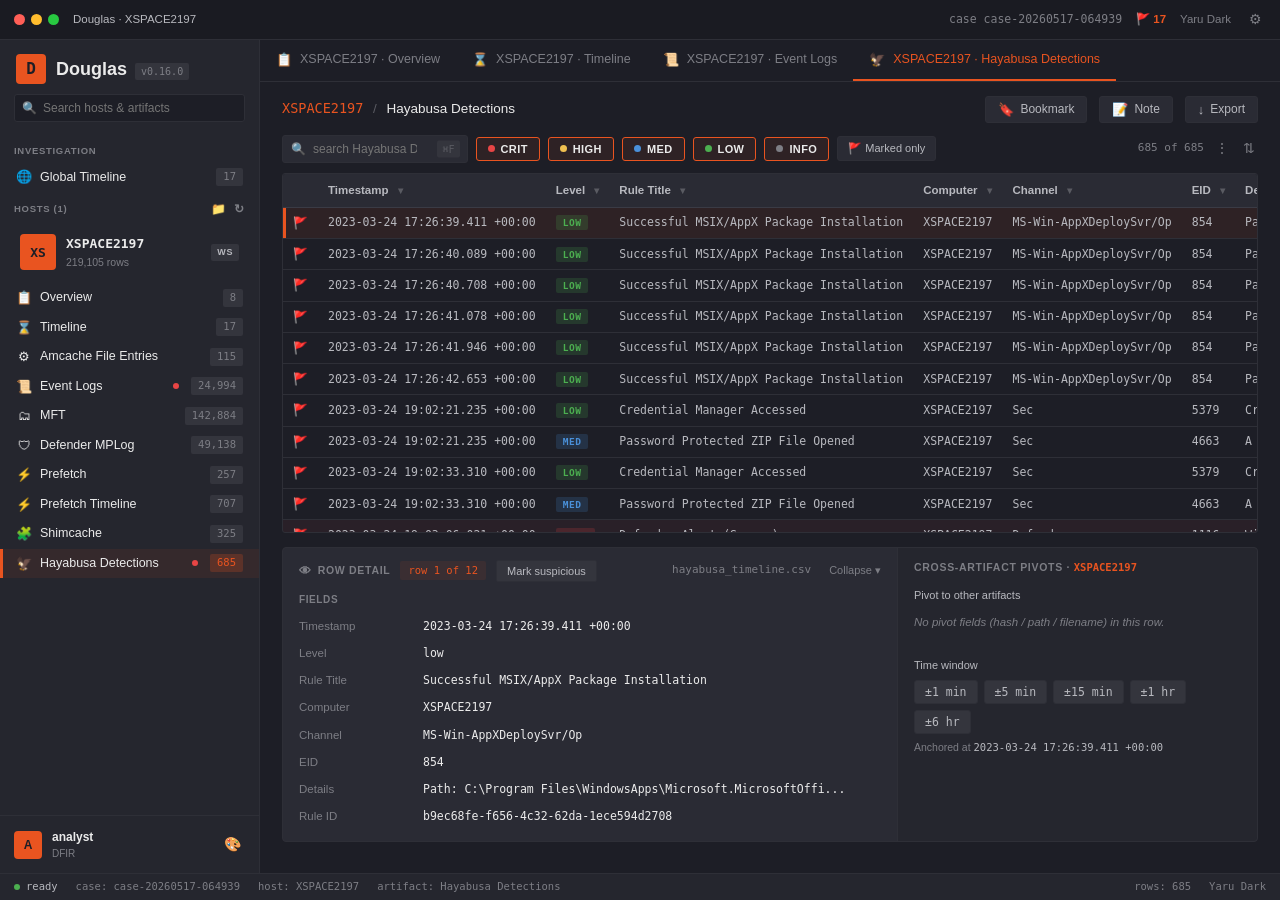
==== commit cb173220: "v0.16.0: triage 'Quick Hits' panel + app-wide deep-link fix Adds a collapsible triage sweep to the h" ====
--- a/docs/demo.html
+++ b/docs/demo.html
@@ -1377,7 +1377,7 @@
       <div class="sb-brand-tile">D</div>
       <div class="sb-brand-text">
         Douglas
-        <span class="sb-brand-ver">v0.1</span>
+        <span class="sb-brand-ver">v0.16.0</span>
       </div>
     </div>
 
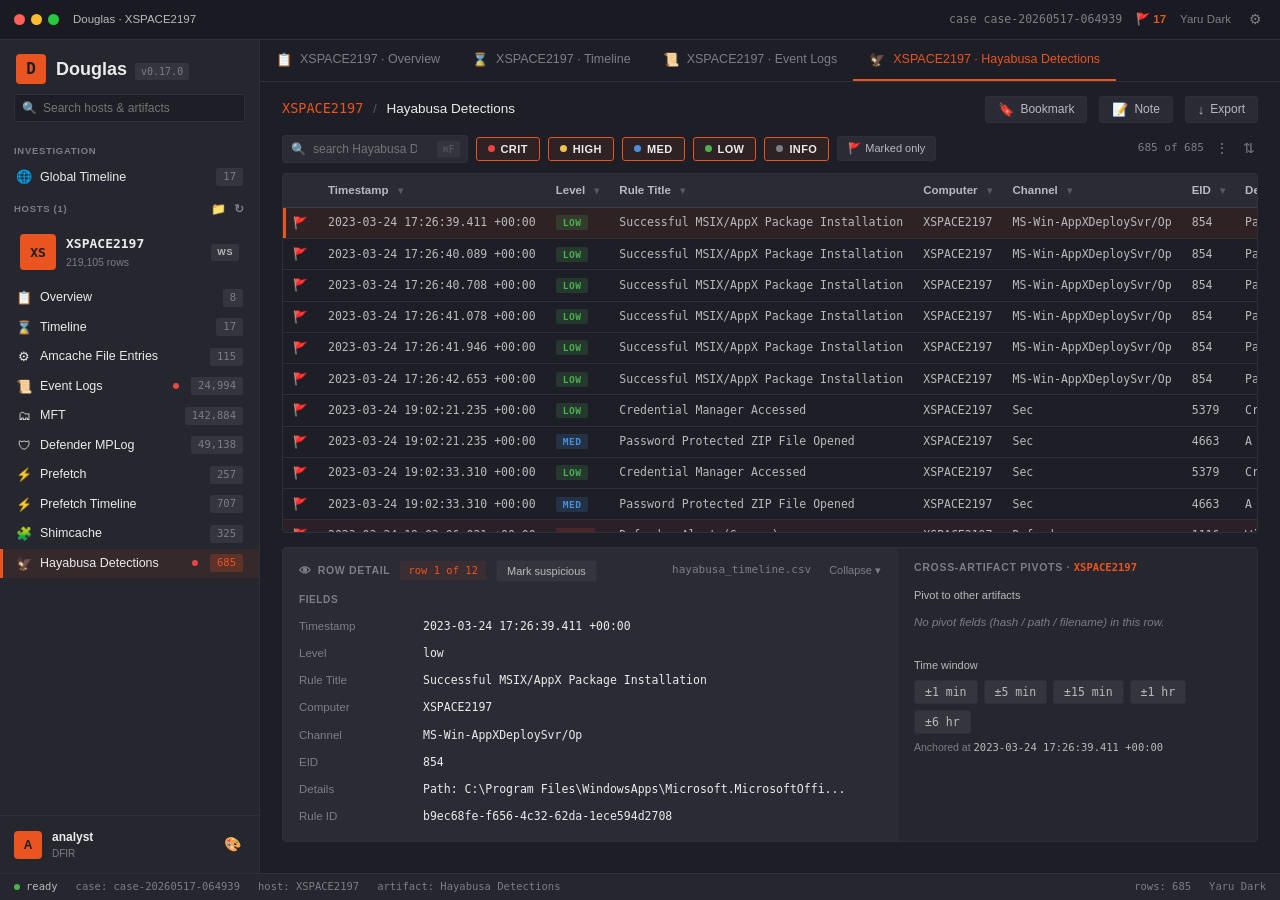
==== commit a59fd810: "v0.18.0: User Activity artifacts, USN journal, shellbags fix, preprocessor hardening Combines the v0" ====
--- a/docs/demo.html
+++ b/docs/demo.html
@@ -1377,7 +1377,7 @@
       <div class="sb-brand-tile">D</div>
       <div class="sb-brand-text">
         Douglas
-        <span class="sb-brand-ver">v0.16.0</span>
+        <span class="sb-brand-ver">v0.17.0</span>
       </div>
     </div>
 
